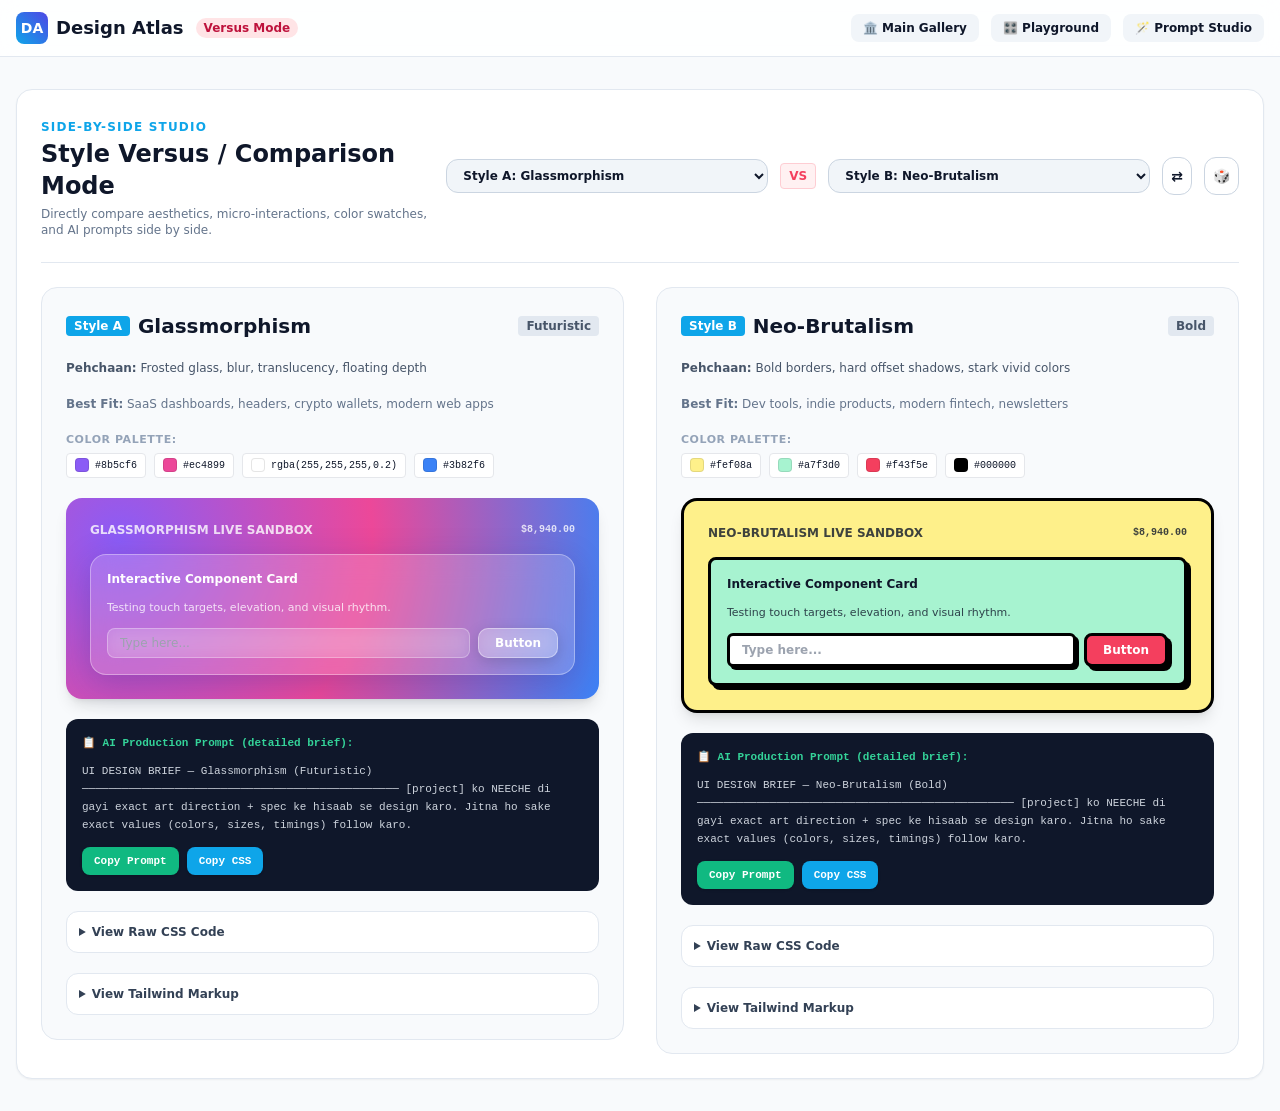
==== compare.html @ 65673ca3 "feat: initial commit DesignAtlas project" ====
<!DOCTYPE html>
<html lang="en" class="scroll-smooth">
<head>
  <meta charset="UTF-8">
  <meta name="viewport" content="width=device-width, initial-scale=1.0">
<meta http-equiv="Content-Security-Policy" content="default-src 'self'; base-uri 'self'; object-src 'none'; form-action 'self'; script-src 'self' 'unsafe-inline'; style-src 'self' 'unsafe-inline' https://fonts.googleapis.com; font-src 'self' https://fonts.gstatic.com data:; img-src 'self' data: blob:; connect-src 'self'; manifest-src 'self'; worker-src 'self'">
  <title>Design Atlas — Style Versus & Comparison Studio</title>
  <script src="js/tailwind-browser.js"></script>
  <script>
    tailwind.config = { darkMode: 'class' };
  </script>
  <link rel="preconnect" href="https://fonts.googleapis.com">
  <link rel="preconnect" href="https://fonts.gstatic.com" crossorigin>
  <link href="https://fonts.googleapis.com/css2?family=Caveat:wght@600&family=Cinzel:wght@600;800&family=Inter:wght@300;400;500;600;700;800;900&family=Playfair+Display:ital,wght@0,600;0,800;1,400&family=Space+Grotesk:wght@500;700&family=Space+Mono:ital,wght@0,400;0,700;1,400&family=Syne:wght@700;800&family=VT323&display=swap" rel="stylesheet">
  <link rel="stylesheet" href="css/styles.css">
</head>
<body class="bg-slate-50 text-slate-900 dark:bg-slate-950 dark:text-slate-100 min-h-screen flex flex-col antialiased">
  
  <header class="sticky top-0 z-40 bg-white/85 dark:bg-slate-900/85 backdrop-blur-md border-b border-slate-200 dark:border-slate-800">
    <div class="max-w-7xl mx-auto px-4 py-3 flex items-center justify-between">
      <div class="flex items-center gap-3">
        <a href="index.html" class="flex items-center gap-2 font-black text-lg">
          <span class="w-8 h-8 rounded-lg bg-gradient-to-tr from-sky-500 to-indigo-600 flex items-center justify-center text-white text-sm">DA</span>
          <span>Design Atlas</span>
        </a>
        <span class="text-xs px-2 py-0.5 rounded-full bg-rose-100 dark:bg-rose-950 text-rose-700 dark:text-rose-300 font-bold">Versus Mode</span>
      </div>
      <div class="flex items-center gap-3 text-xs font-bold">
        <a href="index.html" class="px-3 py-1.5 rounded-lg bg-slate-100 dark:bg-slate-800 hover:bg-slate-200">🏛️ Main Gallery</a>
        <a href="playground.html" class="px-3 py-1.5 rounded-lg bg-slate-100 dark:bg-slate-800 hover:bg-slate-200">🎛️ Playground</a>
        <a href="prompt-builder.html" class="px-3 py-1.5 rounded-lg bg-slate-100 dark:bg-slate-800 hover:bg-slate-200">🪄 Prompt Studio</a>
      </div>
    </div>
  </header>

  <main class="max-w-7xl mx-auto px-4 py-8 flex-1 w-full">
    <div id="compare-standalone"></div>
  </main>

  <!-- Toast -->
  <div id="toast" class="fixed bottom-6 right-6 z-50 transform translate-y-20 opacity-0 transition-all duration-300 flex items-center gap-2 px-4 py-2.5 rounded-xl bg-slate-900 text-white border border-slate-700 shadow-2xl text-sm font-semibold">
    <span class="text-emerald-400">✔</span>
    <span id="toast-text">Success</span>
  </div>

  <script src="js/data.js"></script>
  <script src="js/util.js"></script>
  <script src="js/sw-register.js"></script>
  <script src="js/audio.js"></script>
  <script src="js/compare.js"></script>
  <script>
    (function () {
      var stored = safeLS.get('theme', null);
      var prefersDark = window.matchMedia && window.matchMedia('(prefers-color-scheme: dark)').matches;
      if (stored === 'dark' || (stored === null && prefersDark)) {
        document.documentElement.classList.add('dark');
      }
    })();
    const toastEl = document.getElementById("toast");
    const toastText = document.getElementById("toast-text");
    function showToast(msg) {
      toastText.textContent = msg;
      toastEl.classList.remove("translate-y-20", "opacity-0");
      setTimeout(() => toastEl.classList.add("translate-y-20", "opacity-0"), 2500);
    }
    function copyPrompt(text, name) {
      copyText(text).then(function (ok) {
        soundManager.play(ok ? 'success' : 'heavy');
        showToast(ok ? `Copied AI Prompt for ${name}!` : 'Copy blocked — select and press Ctrl+C');
      });
    }
    renderCompareView('compare-standalone', 'glassmorphism', 'neobrutalism');
  </script>
</body>
</html>
---- css/styles.css ----
/* ==========================================================================
   DESIGN ATLAS — GLOBAL CORE STYLES & 76 UI DESIGN STYLES ENGINE
   100% Pure CSS · Zero external image dependencies · Cross-platform
   ========================================================================== */

/* Global Base */
html {
  scroll-behavior: smooth;
}

body {
  font-family: 'Inter', system-ui, -apple-system, sans-serif;
  transition: background-color 0.25s ease, color 0.25s ease;
}

/* Custom Scrollbars */
::-webkit-scrollbar { width: 8px; height: 8px; }
::-webkit-scrollbar-track { background: transparent; }
::-webkit-scrollbar-thumb { background: rgba(156, 163, 175, 0.4); border-radius: 9999px; }
::-webkit-scrollbar-thumb:hover { background: rgba(156, 163, 175, 0.7); }

/* Modal Backdrop */
dialog::backdrop {
  background: rgba(0, 0, 0, 0.75);
  backdrop-filter: blur(12px);
  -webkit-backdrop-filter: blur(12px);
}

/* No Scrollbar utility */
.no-scrollbar::-webkit-scrollbar { display: none; }
.no-scrollbar { -ms-overflow-style: none; scrollbar-width: none; }

/* Micro-animations */
@keyframes pulseGlow {
  0%, 100% { opacity: 0.8; transform: scale(1); }
  50% { opacity: 1; transform: scale(1.02); }
}

@keyframes maxGlow {
  0% { background-position: 0% 50%; }
  100% { background-position: 100% 50%; }
}

/* ==========================================================================
   76 UI DESIGN STYLE CLASSES (Used in Gallery, Playground, Compare, & Modals)
   ========================================================================== */

/* 1. MINIMALISM */
.style-minimalism {
  background: #fafafa;
  color: #18181b;
  border: 1px solid #e4e4e7;
}
.style-minimalism .demo-box {
  background: #ffffff;
  border: 1px solid #f4f4f5;
  box-shadow: 0 1px 3px rgba(0, 0, 0, 0.05);
}
.style-minimalism .demo-btn {
  background: #18181b;
  color: #fafafa;
  border-radius: 6px;
  font-weight: 500;
  transition: all 0.2s;
}
.style-minimalism .demo-btn:hover { background: #3f3f46; }
.style-minimalism .demo-input {
  border: none;
  border-bottom: 1.5px solid #18181b;
  background: transparent;
  outline: none;
  color: #18181b;
}

/* 2. MAXIMALISM */
.style-maximalism {
  background: linear-gradient(135deg, #ff007f 0%, #7928ca 50%, #ff0080 100%);
  color: #fff;
  background-size: 200% 200%;
  animation: maxGlow 8s ease infinite alternate;
}
.style-maximalism .demo-box {
  background: #ffe600;
  color: #000;
  transform: rotate(-1.5deg);
  border: 3px dashed #ff0055;
  box-shadow: 6px 6px 0px #00f0ff, -4px -4px 0px #ff007f;
}
.style-maximalism .demo-btn {
  background: #00f0ff;
  color: #000;
  font-weight: 900;
  border: 3px solid #000;
  box-shadow: 4px 4px 0px #ff007f;
  transform: rotate(2deg);
  transition: transform 0.1s;
}
.style-maximalism .demo-btn:hover { transform: rotate(0deg) scale(1.05); }
.style-maximalism .demo-input {
  background: #fff;
  border: 3px solid #ff00a0;
  color: #000;
  font-weight: 700;
}

/* 3. BRUTALISM */
.style-brutalism {
  background: #ffffff;
  color: #000000;
  font-family: 'Courier New', Courier, monospace;
  border: 4px solid #000000;
}
.style-brutalism .demo-box {
  border: 3px solid #000000;
  background: #ffffff;
  border-radius: 0 !important;
}
.style-brutalism .demo-btn {
  background: #ffffff;
  color: #000000;
  border: 3px solid #000000;
  font-weight: 800;
  border-radius: 0px !important;
}
.style-brutalism .demo-btn:hover { background: #000; color: #fff; }
.style-brutalism .demo-input {
  border: 3px solid #000000;
  background: #ffffff;
  color: #000;
  border-radius: 0px !important;
}

/* 4. NEO-BRUTALISM */
.style-neobrutalism {
  background: #fef08a;
  color: #0f172a;
  border: 3px solid #000;
  box-shadow: 5px 5px 0px #000;
}
.style-neobrutalism .demo-box {
  background: #a7f3d0;
  border: 3px solid #000;
  box-shadow: 4px 4px 0px #000;
  border-radius: 8px;
}
.style-neobrutalism .demo-btn {
  background: #f43f5e;
  color: #fff;
  border: 3px solid #000;
  box-shadow: 4px 4px 0px #000;
  font-weight: 800;
  border-radius: 8px;
  transition: all 0.1s;
}
.style-neobrutalism .demo-btn:hover {
  transform: translate(2px, 2px);
  box-shadow: 2px 2px 0px #000;
}
.style-neobrutalism .demo-input {
  background: #fff;
  border: 3px solid #000;
  box-shadow: 3px 3px 0px #000;
  font-weight: 600;
  border-radius: 6px;
}

/* 5. GLASSMORPHISM */
.style-glassmorphism {
  background: radial-gradient(circle at 10% 20%, #8b5cf6 0%, #ec4899 50%, #3b82f6 100%);
  color: #ffffff;
}
.style-glassmorphism .demo-box {
  background: rgba(255, 255, 255, 0.16);
  backdrop-filter: blur(14px);
  -webkit-backdrop-filter: blur(14px);
  border: 1px solid rgba(255, 255, 255, 0.35);
  box-shadow: 0 8px 32px 0 rgba(31, 38, 135, 0.25);
  border-radius: 16px;
}
.style-glassmorphism .demo-btn {
  background: rgba(255, 255, 255, 0.25);
  backdrop-filter: blur(8px);
  border: 1px solid rgba(255, 255, 255, 0.4);
  color: #fff;
  box-shadow: 0 4px 15px rgba(0, 0, 0, 0.15);
  border-radius: 10px;
}
.style-glassmorphism .demo-btn:hover { background: rgba(255, 255, 255, 0.4); }
.style-glassmorphism .demo-input {
  background: rgba(255, 255, 255, 0.12);
  backdrop-filter: blur(8px);
  border: 1px solid rgba(255, 255, 255, 0.3);
  color: #fff;
  border-radius: 8px;
}

/* 6. CLAYMORPHISM */
.style-claymorphism {
  background: #e0e7ff;
  color: #3730a3;
}
.style-claymorphism .demo-box {
  background: #c7d2fe;
  border-radius: 24px;
  box-shadow: inset -6px -6px 12px rgba(99, 102, 241, 0.35),
              inset 6px 6px 12px rgba(255, 255, 255, 0.9),
              10px 14px 20px rgba(79, 70, 229, 0.2);
}
.style-claymorphism .demo-btn {
  background: #818cf8;
  color: #ffffff;
  border-radius: 18px;
  box-shadow: inset -4px -4px 8px rgba(55, 48, 163, 0.4),
              inset 4px 4px 8px rgba(255, 255, 255, 0.7),
              6px 8px 14px rgba(79, 70, 229, 0.25);
  font-weight: 700;
}
.style-claymorphism .demo-btn:hover {
  box-shadow: inset -2px -2px 6px rgba(55, 48, 163, 0.4),
              inset 2px 2px 6px rgba(255, 255, 255, 0.7),
              3px 4px 8px rgba(79, 70, 229, 0.25);
  transform: translateY(2px);
}
.style-claymorphism .demo-input {
  background: #eef2ff;
  border-radius: 16px;
  box-shadow: inset 4px 4px 8px rgba(99, 102, 241, 0.25),
              inset -4px -4px 8px rgba(255, 255, 255, 0.8);
  border: none;
  color: #312e81;
}

/* 7. NEUMORPHISM */
.style-neumorphism {
  background: #e0e5ec;
  color: #4b5563;
}
.style-neumorphism .demo-box {
  background: #e0e5ec;
  border-radius: 20px;
  box-shadow: 8px 8px 16px #bec3c9, -8px -8px 16px #ffffff;
}
.style-neumorphism .demo-btn {
  background: #e0e5ec;
  color: #374151;
  border-radius: 14px;
  box-shadow: 6px 6px 12px #bec3c9, -6px -6px 12px #ffffff;
  font-weight: 600;
  border: none;
}
.style-neumorphism .demo-btn:active {
  box-shadow: inset 4px 4px 8px #bec3c9, inset -4px -4px 8px #ffffff;
}
.style-neumorphism .demo-input {
  background: #e0e5ec;
  border-radius: 12px;
  box-shadow: inset 4px 4px 8px #bec3c9, inset -4px -4px 8px #ffffff;
  border: none;
  color: #1f2937;
}

/* 8. SKEUOMORPHISM */
.style-skeuomorphism {
  background: radial-gradient(circle, #3e3223 0%, #20180f 100%);
  color: #f7eedd;
  border: 3px solid #5a4632;
}
.style-skeuomorphism .demo-box {
  background: linear-gradient(to bottom, #ded6c9 0%, #b8ab97 100%);
  border: 2px solid #6b533d;
  border-top: 2px solid #ffffff;
  box-shadow: 0 6px 14px rgba(0,0,0,0.6), inset 0 1px 2px rgba(255,255,255,0.7);
  color: #3d2f21;
  border-radius: 10px;
}
.style-skeuomorphism .demo-btn {
  background: linear-gradient(to bottom, #d44a2b 0%, #99230a 100%);
  border: 1px solid #591002;
  border-top: 1px solid #ff7755;
  color: #ffffff;
  text-shadow: 0 -1px 1px #400c02;
  box-shadow: 0 4px 6px rgba(0,0,0,0.5), inset 0 1px 1px rgba(255,255,255,0.4);
  font-weight: 700;
  border-radius: 6px;
}
.style-skeuomorphism .demo-btn:active {
  box-shadow: inset 0 3px 6px rgba(0,0,0,0.6);
  transform: translateY(1px);
}
.style-skeuomorphism .demo-input {
  background: linear-gradient(to bottom, #cfc6b6, #ebe5db);
  border: 2px solid #735c46;
  box-shadow: inset 0 2px 4px rgba(0,0,0,0.5);
  color: #2b1f14;
  border-radius: 6px;
}

/* 9. LIQUID GLASS */
.style-liquidglass {
  background: linear-gradient(135deg, #090e1a 0%, #172554 50%, #0369a1 100%);
  color: #f0fdf4;
}
.style-liquidglass .demo-box {
  background: linear-gradient(135deg, rgba(255, 255, 255, 0.25) 0%, rgba(255, 255, 255, 0.04) 100%);
  backdrop-filter: blur(20px);
  -webkit-backdrop-filter: blur(20px);
  border: 1.5px solid rgba(255, 255, 255, 0.45);
  border-top: 2px solid rgba(255, 255, 255, 0.75);
  border-left: 2px solid rgba(255, 255, 255, 0.7);
  box-shadow: 0 20px 40px -15px rgba(0, 0, 0, 0.6), inset 0 0 16px rgba(255, 255, 255, 0.2);
  border-radius: 18px;
}
.style-liquidglass .demo-btn {
  background: linear-gradient(90deg, rgba(56, 189, 248, 0.6) 0%, rgba(99, 102, 241, 0.6) 100%);
  backdrop-filter: blur(10px);
  border: 1px solid rgba(255, 255, 255, 0.5);
  box-shadow: 0 4px 20px rgba(56, 189, 248, 0.4);
  color: #fff;
  border-radius: 12px;
}
.style-liquidglass .demo-input {
  background: rgba(255, 255, 255, 0.08);
  border: 1px solid rgba(255, 255, 255, 0.3);
  backdrop-filter: blur(12px);
  color: #fff;
  border-radius: 10px;
}

/* 10. SPATIAL UI */
.style-spatialui {
  background: radial-gradient(ellipse at bottom, #1b2735 0%, #090a0f 100%);
  color: #e2e8f0;
  perspective: 800px;
}
.style-spatialui .demo-box {
  background: rgba(30, 41, 59, 0.75);
  border: 1px solid rgba(148, 163, 184, 0.25);
  border-radius: 20px;
  box-shadow: 0 25px 50px -12px rgba(0, 0, 0, 0.7), 0 0 25px rgba(56, 189, 248, 0.15);
  transform: rotateX(8deg) rotateY(-6deg) translateZ(10px);
  transition: transform 0.3s ease;
}
.style-spatialui .demo-box:hover {
  transform: rotateX(0deg) rotateY(0deg) translateZ(25px);
}
.style-spatialui .demo-btn {
  background: rgba(56, 189, 248, 0.2);
  border: 1px solid rgba(56, 189, 248, 0.5);
  color: #38bdf8;
  border-radius: 9999px;
  box-shadow: 0 0 15px rgba(56, 189, 248, 0.3);
}
.style-spatialui .demo-input {
  background: rgba(15, 23, 42, 0.6);
  border: 1px solid rgba(148, 163, 184, 0.3);
  border-radius: 9999px;
  color: #fff;
}

/* 11. BENTO GRID */
.style-bentogrid {
  background: #0f172a;
  color: #f8fafc;
}
.style-bentogrid .demo-box {
  background: #1e293b;
  border: 1px solid #334155;
  border-radius: 16px;
  box-shadow: 0 4px 6px -1px rgba(0, 0, 0, 0.2);
}
.style-bentogrid .demo-btn {
  background: #38bdf8;
  color: #0f172a;
  font-weight: 700;
  border-radius: 10px;
}
.style-bentogrid .demo-input {
  background: #0f172a;
  border: 1px solid #475569;
  border-radius: 10px;
  color: #f8fafc;
}

/* 12. FLAT DESIGN */
.style-flatdesign {
  background: #2c3e50;
  color: #ecf0f1;
}
.style-flatdesign .demo-box {
  background: #34495e;
  border-radius: 4px;
}
.style-flatdesign .demo-btn {
  background: #e74c3c;
  color: #ffffff;
  font-weight: 700;
  border-radius: 4px;
  border: none;
}
.style-flatdesign .demo-btn:hover { background: #c0392b; }
.style-flatdesign .demo-input {
  background: #ffffff;
  color: #2c3e50;
  border-radius: 4px;
  border: none;
}

/* 13. MATERIAL DESIGN */
.style-materialdesign {
  background: #f5f5f5;
  color: #212121;
}
.style-materialdesign .demo-box {
  background: #ffffff;
  border-radius: 8px;
  box-shadow: 0 3px 6px rgba(0,0,0,0.16), 0 3px 6px rgba(0,0,0,0.23);
}
.style-materialdesign .demo-btn {
  background: #6200ee;
  color: #ffffff;
  border-radius: 4px;
  text-transform: uppercase;
  letter-spacing: 1px;
  font-weight: 600;
  box-shadow: 0 2px 5px rgba(0,0,0,0.26);
  border: none;
}
.style-materialdesign .demo-btn:hover {
  box-shadow: 0 4px 10px rgba(0,0,0,0.3);
}
.style-materialdesign .demo-input {
  border: none;
  border-bottom: 2px solid #6200ee;
  background: #eeeeee;
  border-radius: 4px 4px 0 0;
  color: #212121;
}

/* 14. SWISS / INTERNATIONAL */
.style-swiss {
  background: #ffffff;
  color: #111111;
  font-family: 'Helvetica Neue', Arial, sans-serif;
  border-left: 6px solid #e11d48;
}
.style-swiss .demo-box {
  background: #f4f4f5;
  border: 1px solid #18181b;
  border-radius: 0;
}
.style-swiss .demo-btn {
  background: #e11d48;
  color: #ffffff;
  font-weight: 700;
  border-radius: 0;
  text-transform: uppercase;
  letter-spacing: 0.05em;
  border: none;
}
.style-swiss .demo-input {
  border: 2px solid #18181b;
  border-radius: 0;
  background: #fff;
  color: #111;
}

/* 15. BAUHAUS */
.style-bauhaus {
  background: #fffdf5;
  color: #111111;
  border: 4px solid #111;
}
.style-bauhaus .demo-box {
  background: #ffd000;
  border: 3px solid #111;
  border-radius: 0;
}
.style-bauhaus .demo-btn {
  background: #e52521;
  color: #ffffff;
  font-weight: 800;
  border: 3px solid #111;
  border-radius: 9999px;
}
.style-bauhaus .demo-input {
  background: #00459c;
  color: #ffffff;
  border: 3px solid #111;
  border-radius: 0;
}

/* 16. ART DECO */
.style-artdeco {
  background: #0d131a;
  color: #f7e09e;
  border: 2px solid #d4af37;
  font-family: 'Cinzel', serif;
}
.style-artdeco .demo-box {
  background: #141c24;
  border: 2px solid #d4af37;
  outline: 2px solid #0d131a;
  outline-offset: -6px;
  box-shadow: 0 0 15px rgba(212, 175, 55, 0.2);
  border-radius: 4px;
}
.style-artdeco .demo-btn {
  background: linear-gradient(135deg, #d4af37, #aa8214);
  color: #0b0f14;
  font-weight: 700;
  border: 1px solid #ffe89e;
  letter-spacing: 2px;
  text-transform: uppercase;
  border-radius: 2px;
}
.style-artdeco .demo-input {
  background: #0b0f14;
  border: 1px solid #d4af37;
  color: #f7e09e;
}

/* 17. VAPORWAVE */
.style-vaporwave {
  background: linear-gradient(180deg, #2b1055 0%, #7597de 100%);
  color: #ffe6ff;
}
.style-vaporwave .demo-box {
  background: rgba(43, 16, 85, 0.7);
  border: 2px solid #ff71ce;
  box-shadow: 0 0 15px #01cdfe, inset 0 0 10px #ff71ce;
  border-radius: 8px;
}
.style-vaporwave .demo-btn {
  background: linear-gradient(90deg, #ff71ce, #01cdfe);
  color: #fff;
  font-weight: 800;
  box-shadow: 0 0 12px #ff71ce;
  border: none;
  border-radius: 6px;
}
.style-vaporwave .demo-input {
  background: rgba(1, 205, 254, 0.15);
  border: 2px solid #05ffa1;
  color: #fff;
  border-radius: 6px;
}

/* 18. Y2K AESTHETIC */
.style-y2k {
  background: linear-gradient(135deg, #dbeafe 0%, #fbcfe8 100%);
  color: #1e1b4b;
}
.style-y2k .demo-box {
  background: linear-gradient(180deg, #ffffff 0%, #e0e7ff 100%);
  border: 2.5px solid #a855f7;
  border-radius: 24px;
  box-shadow: 0 8px 16px rgba(168, 85, 247, 0.3), inset 0 2px 4px #ffffff;
}
.style-y2k .demo-btn {
  background: linear-gradient(180deg, #ec4899 0%, #be185d 100%);
  color: #fff;
  border: 2px solid #fdf2f8;
  border-radius: 9999px;
  box-shadow: 0 6px 12px rgba(236, 72, 153, 0.5), inset 0 2px 3px rgba(255,255,255,0.8);
  font-weight: 800;
}
.style-y2k .demo-input {
  background: #fdf4ff;
  border: 2px solid #ec4899;
  border-radius: 9999px;
  color: #831843;
}

/* 19. CYBERPUNK */
.style-cyberpunk {
  background: #000000;
  color: #ffe600;
  border: 2px solid #00f0ff;
}
.style-cyberpunk .demo-box {
  background: #090a0f;
  border: 2px solid #ffe600;
  box-shadow: 0 0 15px rgba(255, 230, 0, 0.3), -3px 0 0 #00f0ff;
  clip-path: polygon(0 0, 92% 0, 100% 12%, 100% 100%, 8% 100%, 0 88%);
}
.style-cyberpunk .demo-btn {
  background: #ffe600;
  color: #000;
  font-weight: 900;
  border: none;
  clip-path: polygon(0 0, 85% 0, 100% 30%, 100% 100%, 15% 100%, 0 70%);
  box-shadow: 0 0 10px #ffe600;
}
.style-cyberpunk .demo-input {
  background: #111;
  border: 1px solid #00f0ff;
  color: #00f0ff;
}

/* 20. DARK LUXE */
.style-darkluxe {
  background: #050505;
  color: #e5e5e5;
  border: 1px solid #262626;
}
.style-darkluxe .demo-box {
  background: linear-gradient(145deg, #121212 0%, #0a0a0a 100%);
  border: 1px solid #332a15;
  box-shadow: 0 10px 30px rgba(0,0,0,0.8), inset 0 1px 1px rgba(212, 175, 55, 0.3);
  border-radius: 12px;
}
.style-darkluxe .demo-btn {
  background: linear-gradient(180deg, #d4af37 0%, #997d21 100%);
  color: #000000;
  font-weight: 700;
  border: 1px solid #f6e082;
  letter-spacing: 1px;
  border-radius: 8px;
}
.style-darkluxe .demo-input {
  background: #121212;
  border: 1px solid #333333;
  color: #d4af37;
  border-radius: 6px;
}

/* 21. EDITORIAL / MAGAZINE */
.style-editorial {
  background: #fdfbf7;
  color: #1a1a1a;
  font-family: 'Playfair Display', serif;
}
.style-editorial .demo-box {
  background: #ffffff;
  border-top: 4px solid #1a1a1a;
  border-bottom: 1px solid #e5e5e5;
  border-radius: 0;
}
.style-editorial .demo-btn {
  background: #1a1a1a;
  color: #fdfbf7;
  font-family: 'Inter', sans-serif;
  text-transform: uppercase;
  letter-spacing: 2px;
  font-size: 0.75rem;
  border-radius: 0;
}
.style-editorial .demo-input {
  background: transparent;
  border: none;
  border-bottom: 2px solid #1a1a1a;
  font-style: italic;
  color: #1a1a1a;
}

/* 22. ORGANIC / BIOMORPHIC */
.style-organic {
  background: #f4efe6;
  color: #3d3429;
}
.style-organic .demo-box {
  background: #e8dfd1;
  border-radius: 40% 60% 70% 30% / 40% 50% 60% 50%;
  border: 1.5px solid #d4c5b0;
}
.style-organic .demo-btn {
  background: #606c38;
  color: #fefae0;
  border-radius: 50px 20px 50px 20px;
  font-weight: 600;
  border: none;
}
.style-organic .demo-input {
  background: #fefae0;
  border-radius: 20px;
  border: 1px solid #dda15e;
  color: #283618;
}

/* 23. RETRO-FUTURISM */
.style-retrofuturism {
  background: #11052c;
  color: #ff007f;
  background-image: linear-gradient(rgba(255, 0, 127, 0.15) 1px, transparent 1px),
                    linear-gradient(90deg, rgba(255, 0, 127, 0.15) 1px, transparent 1px);
  background-size: 20px 20px;
}
.style-retrofuturism .demo-box {
  background: rgba(26, 8, 62, 0.85);
  border: 2px solid #00f0ff;
  box-shadow: 0 0 15px rgba(0, 240, 255, 0.4);
  border-radius: 8px;
}
.style-retrofuturism .demo-btn {
  background: #ff007f;
  color: #ffffff;
  border: 1px solid #ffe6ff;
  box-shadow: 0 0 10px #ff007f;
  font-weight: 700;
  border-radius: 6px;
}
.style-retrofuturism .demo-input {
  background: #000;
  border: 1px solid #00f0ff;
  color: #00f0ff;
  border-radius: 6px;
}

/* 24. MEMPHIS */
.style-memphis {
  background: #fff0f5;
  color: #000;
  background-image: radial-gradient(#ff007f 15%, transparent 16%), radial-gradient(#00d2d3 15%, transparent 16%);
  background-size: 30px 30px;
  background-position: 0 0, 15px 15px;
}
.style-memphis .demo-box {
  background: #ffeaa7;
  border: 3px solid #000;
  box-shadow: 6px 6px 0px #ff6b6b;
  transform: rotate(1deg);
  border-radius: 4px;
}
.style-memphis .demo-btn {
  background: #54a0ff;
  color: #000;
  border: 3px solid #000;
  box-shadow: 4px 4px 0px #1dd1a1;
  font-weight: 800;
  border-radius: 4px;
}
.style-memphis .demo-input {
  background: #fff;
  border: 3px solid #000;
  border-radius: 4px;
}

/* 25. PIXEL / 8-BIT */
.style-pixel {
  background: #181425;
  color: #fee761;
  font-family: 'VT323', monospace;
  letter-spacing: 1px;
}
.style-pixel .demo-box {
  background: #262b44;
  border: 4px solid #63c74d;
  box-shadow: 4px 4px 0px #124e89;
  border-radius: 0;
}
.style-pixel .demo-btn {
  background: #ff0044;
  color: #ffffff;
  border: 3px solid #ffffff;
  box-shadow: 3px 3px 0px #000000;
  font-size: 1.1rem;
  border-radius: 0;
}
.style-pixel .demo-input {
  background: #000;
  border: 3px solid #fee761;
  color: #fee761;
  font-size: 1.1rem;
  border-radius: 0;
}

/* 26. SCANDINAVIAN */
.style-scandinavian {
  background: #fbfbfb;
  color: #2c3e50;
}
.style-scandinavian .demo-box {
  background: #ffffff;
  border: 1px solid #eaedf1;
  border-radius: 12px;
  box-shadow: 0 4px 20px rgba(0, 0, 0, 0.03);
}
.style-scandinavian .demo-btn {
  background: #d8c3b0;
  color: #3e3223;
  border-radius: 8px;
  font-weight: 600;
  border: none;
}
.style-scandinavian .demo-input {
  background: #f4f6f8;
  border: 1px solid #e1e6eb;
  border-radius: 8px;
  color: #2c3e50;
}

/* 27. JAPANDI */
.style-japandi {
  background: #f4eee1;
  color: #3c3832;
}
.style-japandi .demo-box {
  background: #eae2d3;
  border: 1px solid #d8cdba;
  border-radius: 6px;
}
.style-japandi .demo-btn {
  background: #3c3832;
  color: #f4eee1;
  border-radius: 4px;
  font-weight: 500;
  border: none;
}
.style-japandi .demo-input {
  background: #f9f6f0;
  border: 1px solid #b5a995;
  border-radius: 4px;
}

/* 28. MONOCHROME */
.style-monochrome {
  background: #000000;
  color: #ffffff;
  border: 1px solid #ffffff;
}
.style-monochrome .demo-box {
  background: #111111;
  border: 1.5px solid #ffffff;
  border-radius: 0;
}
.style-monochrome .demo-btn {
  background: #ffffff;
  color: #000000;
  font-weight: 800;
  border: 1.5px solid #ffffff;
  border-radius: 0;
}
.style-monochrome .demo-btn:hover {
  background: #000000;
  color: #ffffff;
}
.style-monochrome .demo-input {
  background: #000000;
  border: 1.5px solid #ffffff;
  color: #ffffff;
  border-radius: 0;
}

/* 29. AURORA */
.style-aurora {
  background: #060913;
  color: #f1f5f9;
  position: relative;
  overflow: hidden;
}
.style-aurora .demo-box {
  background: rgba(15, 23, 42, 0.7);
  backdrop-filter: blur(16px);
  border: 1px solid rgba(56, 189, 248, 0.3);
  box-shadow: 0 0 25px rgba(52, 211, 153, 0.25), inset 0 0 15px rgba(168, 85, 247, 0.25);
  border-radius: 16px;
}
.style-aurora .demo-btn {
  background: linear-gradient(90deg, #10b981 0%, #06b6d4 50%, #8b5cf6 100%);
  color: #ffffff;
  font-weight: 700;
  box-shadow: 0 0 15px rgba(6, 182, 212, 0.5);
  border: none;
  border-radius: 10px;
}
.style-aurora .demo-input {
  background: rgba(15, 23, 42, 0.6);
  border: 1px solid rgba(52, 211, 153, 0.4);
  color: #ffffff;
  border-radius: 8px;
}

/* 30. NATURE-INSPIRED */
.style-nature {
  background: #edf5eb;
  color: #1e3a1e;
}
.style-nature .demo-box {
  background: #ffffff;
  border: 1px solid #cce3c9;
  border-radius: 16px;
  box-shadow: 0 4px 15px rgba(46, 117, 46, 0.08);
}
.style-nature .demo-btn {
  background: #2d6a4f;
  color: #d8f3dc;
  border-radius: 10px;
  font-weight: 600;
  border: none;
}
.style-nature .demo-input {
  background: #f7faf6;
  border: 1px solid #74c69d;
  border-radius: 10px;
  color: #1b4332;
}

/* 31. ANTI-GRID / ANTI-DESIGN */
.style-antigrid {
  background: #111;
  color: #00ff66;
  font-family: 'Courier New', monospace;
}
.style-antigrid .demo-box {
  background: #ff0055;
  color: #ffffff;
  transform: rotate(-3deg) scale(0.96);
  border: 3px solid #ffff00;
}
.style-antigrid .demo-btn {
  background: #ffff00;
  color: #000;
  font-weight: 900;
  transform: rotate(4deg) translate(8px, -4px);
  border: 2px solid #000;
}
.style-antigrid .demo-input {
  background: #000;
  border: 2px dashed #00ff66;
  color: #00ff66;
  transform: rotate(-1deg);
}

/* 32. SCROLLYTELLING */
.style-scrollytelling {
  background: linear-gradient(180deg, #0f172a 0%, #1e1b4b 100%);
  color: #f8fafc;
}
.style-scrollytelling .demo-box {
  background: rgba(30, 41, 59, 0.8);
  border-left: 4px solid #6366f1;
  box-shadow: 0 10px 25px rgba(0, 0, 0, 0.4);
  border-radius: 10px;
}
.style-scrollytelling .demo-btn {
  background: #6366f1;
  color: #ffffff;
  font-weight: 600;
  border-radius: 8px;
  border: none;
}
.style-scrollytelling .demo-input {
  background: rgba(15, 23, 42, 0.8);
  border: 1px solid #475569;
  color: #fff;
  border-radius: 8px;
}

/* 33. 3D / WEBGL */
.style-webgl3d {
  background: radial-gradient(circle at 50% 50%, #1e1e38 0%, #0a0a14 100%);
  color: #e0e7ff;
}
.style-webgl3d .demo-box {
  background: linear-gradient(145deg, #2a2a50 0%, #15152a 100%);
  border: 1px solid #4338ca;
  box-shadow: -8px -8px 20px rgba(99, 102, 241, 0.2), 8px 8px 25px rgba(0, 0, 0, 0.8);
  border-radius: 16px;
}
.style-webgl3d .demo-btn {
  background: linear-gradient(90deg, #4f46e5, #06b6d4);
  color: #ffffff;
  border-radius: 10px;
  box-shadow: 0 0 15px rgba(79, 70, 229, 0.5);
  font-weight: 700;
  border: none;
}
.style-webgl3d .demo-input {
  background: #0f0f20;
  border: 1px solid #3730a3;
  color: #c7d2fe;
  border-radius: 8px;
}

/* 34. KINETIC TYPOGRAPHY */
.style-kinetictype {
  background: #ffffff;
  color: #000000;
  font-family: 'Syne', sans-serif;
}
.style-kinetictype .demo-box {
  background: #000000;
  color: #ffffff;
  font-weight: 800;
  letter-spacing: -1px;
}
.style-kinetictype .demo-btn {
  background: #ff3366;
  color: #ffffff;
  font-weight: 800;
  letter-spacing: 1px;
  text-transform: uppercase;
  border: none;
  border-radius: 4px;
}
.style-kinetictype .demo-input {
  border: 3px solid #000000;
  font-weight: 700;
  border-radius: 0;
}

/* 35. HUMAN SCRIBBLE */
.style-humanscribble {
  background: #fffdf7;
  color: #292524;
  font-family: 'Caveat', cursive;
}
.style-humanscribble .demo-box {
  background: #ffffff;
  border: 2px solid #44403c;
  border-radius: 255px 15px 225px 15px/15px 225px 15px 255px;
  box-shadow: 3px 3px 0px #78716c;
  font-size: 1.25rem;
}
.style-humanscribble .demo-btn {
  background: #fde047;
  color: #1c1917;
  border: 2px solid #292524;
  border-radius: 255px 25px 225px 25px/25px 225px 25px 255px;
  font-size: 1.35rem;
  font-weight: 700;
}
.style-humanscribble .demo-input {
  background: #fff;
  border: 2px solid #44403c;
  border-radius: 255px 15px 225px 15px/15px 225px 15px 255px;
  font-size: 1.25rem;
}

/* 36. FRUTIGER AERO */
.style-frutigeraero {
  background: linear-gradient(180deg, #38bdf8 0%, #4ade80 70%, #15803d 100%);
  color: #0f172a;
}
.style-frutigeraero .demo-box {
  background: linear-gradient(180deg, rgba(255, 255, 255, 0.8) 0%, rgba(255, 255, 255, 0.35) 100%);
  backdrop-filter: blur(8px);
  border: 2px solid rgba(255, 255, 255, 0.9);
  border-radius: 20px;
  box-shadow: 0 10px 25px rgba(0, 0, 0, 0.2), inset 0 2px 4px #ffffff;
}
.style-frutigeraero .demo-btn {
  background: linear-gradient(180deg, #38bdf8 0%, #0284c7 50%, #0369a1 100%);
  border: 1.5px solid #ffffff;
  border-radius: 9999px;
  color: #ffffff;
  box-shadow: 0 4px 10px rgba(2, 132, 199, 0.4), inset 0 2px 3px rgba(255,255,255,0.7);
  font-weight: 700;
}
.style-frutigeraero .demo-input {
  background: rgba(255, 255, 255, 0.9);
  border: 1.5px solid #38bdf8;
  border-radius: 9999px;
  box-shadow: inset 0 2px 4px rgba(0,0,0,0.1);
}

/* 37. ACID BRUTALIST */
.style-acidbrutalist {
  background: #000000;
  color: #ccff00;
  border: 3px solid #ccff00;
}
.style-acidbrutalist .demo-box {
  background: #ccff00;
  color: #000000;
  border: 3px solid #ff0099;
  box-shadow: 6px 6px 0px #ff0099;
  font-weight: 800;
  border-radius: 0;
}
.style-acidbrutalist .demo-btn {
  background: #ff0099;
  color: #ffffff;
  border: 3px solid #ccff00;
  box-shadow: 4px 4px 0px #ccff00;
  font-weight: 900;
  border-radius: 0;
}
.style-acidbrutalist .demo-input {
  background: #111111;
  border: 3px solid #ccff00;
  color: #ccff00;
  border-radius: 0;
}

/* 38. MONOLITH */
.style-monolith {
  background: #141414;
  color: #dedede;
}
.style-monolith .demo-box {
  background: #242424;
  border-left: 10px solid #888888;
  box-shadow: 12px 12px 0px #0a0a0a;
  border-radius: 0;
}
.style-monolith .demo-btn {
  background: #383838;
  color: #ffffff;
  font-weight: 700;
  border-radius: 0;
  box-shadow: 4px 4px 0px #000;
  border: none;
}
.style-monolith .demo-input {
  background: #1c1c1c;
  border: 2px solid #444;
  color: #fff;
  border-radius: 0;
}

/* 39. DARK CINEMA */
.style-darkcinema {
  background: #0b0c10;
  color: #c5c6c7;
  border: 1px solid #1f2833;
}
.style-darkcinema .demo-box {
  background: #1f2833;
  border-top: 1px solid #45a29e;
  border-bottom: 1px solid #45a29e;
  box-shadow: 0 10px 30px rgba(0, 0, 0, 0.8);
  border-radius: 6px;
}
.style-darkcinema .demo-btn {
  background: #45a29e;
  color: #0b0c10;
  font-weight: 700;
  letter-spacing: 2px;
  text-transform: uppercase;
  border: none;
  border-radius: 4px;
}
.style-darkcinema .demo-input {
  background: #0b0c10;
  border: 1px solid #45a29e;
  color: #66fcf1;
  border-radius: 4px;
}

/* 40. DARK COSMIC */
.style-darkcosmic {
  background: radial-gradient(circle at 80% 20%, #4a0e4e 0%, #0d0221 60%, #000000 100%);
  color: #f1f5f9;
}
.style-darkcosmic .demo-box {
  background: rgba(13, 2, 33, 0.85);
  border: 1px solid #a855f7;
  box-shadow: 0 0 20px rgba(168, 85, 247, 0.35);
  border-radius: 12px;
}
.style-darkcosmic .demo-btn {
  background: linear-gradient(90deg, #ec4899, #8b5cf6);
  color: #ffffff;
  font-weight: 700;
  box-shadow: 0 0 15px rgba(236, 72, 153, 0.6);
  border: none;
  border-radius: 8px;
}
.style-darkcosmic .demo-input {
  background: rgba(0, 0, 0, 0.6);
  border: 1px solid #8b5cf6;
  color: #f5d0fe;
  border-radius: 8px;
}

/* 41. MID-CENTURY MODERN */
.style-midcenturymodern {
  background: #fbf5e6;
  color: #2b3a42;
}
.style-midcenturymodern .demo-box {
  background: #ffffff;
  border: 2px solid #e27d60;
  border-radius: 20px 4px 20px 4px;
  box-shadow: 6px 6px 0px #41b3a3;
}
.style-midcenturymodern .demo-btn {
  background: #e27d60;
  color: #ffffff;
  font-weight: 700;
  border-radius: 4px 16px 4px 16px;
  border: none;
}
.style-midcenturymodern .demo-input {
  background: #fcf9f2;
  border: 2px solid #41b3a3;
  border-radius: 4px;
}

/* 42. RETRO TERMINAL */
.style-retroterminal {
  background: #0d1117;
  color: #39ff14;
  font-family: 'Space Mono', monospace;
  position: relative;
}
.style-retroterminal::before {
  content: " ";
  position: absolute;
  top: 0; left: 0; bottom: 0; right: 0;
  background: repeating-linear-gradient(rgba(0,0,0,0) 0, rgba(0,0,0,0) 2px, rgba(0, 255, 0, 0.05) 3px);
  pointer-events: none;
}
.style-retroterminal .demo-box {
  background: #000000;
  border: 1.5px solid #39ff14;
  box-shadow: 0 0 10px rgba(57, 255, 20, 0.3);
  border-radius: 0;
}
.style-retroterminal .demo-btn {
  background: #39ff14;
  color: #000000;
  font-weight: 700;
  border: none;
  border-radius: 0;
}
.style-retroterminal .demo-input {
  background: #000000;
  border: 1px solid #39ff14;
  color: #39ff14;
  border-radius: 0;
}

/* 43. RENAISSANCE / BAROQUE */
.style-baroque {
  background: #1b120c;
  color: #e8d8b9;
  font-family: 'Cinzel', serif;
  border: 2px solid #8c6d3b;
}
.style-baroque .demo-box {
  background: #2b1d13;
  border: 2px solid #c5a059;
  box-shadow: 0 6px 20px rgba(0, 0, 0, 0.8), inset 0 0 10px rgba(197, 160, 89, 0.3);
  border-radius: 4px;
}
.style-baroque .demo-btn {
  background: linear-gradient(135deg, #c5a059, #8c6d3b);
  color: #120a05;
  font-weight: 700;
  letter-spacing: 1px;
  border: 1px solid #f2e3c6;
  border-radius: 2px;
}
.style-baroque .demo-input {
  background: #1b120c;
  border: 1px solid #c5a059;
  color: #f2e3c6;
  border-radius: 2px;
}

/* 44. UKIYO-E */
.style-ukiyoe {
  background: #f7f1e3;
  color: #2c2c54;
  border: 3px solid #227093;
}
.style-ukiyoe .demo-box {
  background: #ffffff;
  border: 2px solid #227093;
  box-shadow: 4px 4px 0px #b33939;
  border-radius: 4px;
}
.style-ukiyoe .demo-btn {
  background: #b33939;
  color: #ffffff;
  border: 2px solid #2c2c54;
  font-weight: 700;
  border-radius: 4px;
}
.style-ukiyoe .demo-input {
  background: #f1f2f6;
  border: 2px solid #227093;
  color: #2c2c54;
  border-radius: 4px;
}

/* 45. DE STIJL */
.style-destijl {
  background: #ffffff;
  color: #000000;
  border: 6px solid #000000;
}
.style-destijl .demo-box {
  background: #0055ff;
  color: #ffffff;
  border: 5px solid #000000;
  border-radius: 0;
}
.style-destijl .demo-btn {
  background: #ff0000;
  color: #ffffff;
  font-weight: 900;
  border: 4px solid #000000;
  border-radius: 0;
}
.style-destijl .demo-input {
  background: #ffea00;
  border: 4px solid #000000;
  color: #000000;
  font-weight: 700;
  border-radius: 0;
}

/* 46. CONSTRUCTIVISM */
.style-constructivism {
  background: #eae6df;
  color: #111111;
  font-family: 'Impact', 'Syne', sans-serif;
}
.style-constructivism .demo-box {
  background: #cc0000;
  color: #ffffff;
  transform: skew(-4deg);
  border: 3px solid #000000;
  box-shadow: 6px 6px 0px #000000;
  border-radius: 0;
}
.style-constructivism .demo-btn {
  background: #000000;
  color: #ffffff;
  font-weight: 900;
  text-transform: uppercase;
  letter-spacing: 2px;
  transform: skew(4deg);
  border: 2px solid #cc0000;
  border-radius: 0;
}
.style-constructivism .demo-input {
  background: #ffffff;
  border: 3px solid #000000;
  font-weight: 700;
  border-radius: 0;
}

/* 47. ARCHIVAL INDEX */
.style-archival {
  background: #f8f6f0;
  color: #262626;
  font-family: 'Space Mono', monospace;
  border: 1px dashed #737373;
}
.style-archival .demo-box {
  background: #ffffff;
  border: 1px solid #a3a3a3;
  box-shadow: 2px 2px 0px #d4d4d4;
  border-radius: 0;
}
.style-archival .demo-btn {
  background: #404040;
  color: #ffffff;
  border-radius: 0;
  font-size: 0.8rem;
  border: none;
}
.style-archival .demo-input {
  border: 1px solid #737373;
  background: #fafaf9;
  border-radius: 0;
}

/* 48. MOTION NARRATIVE */
.style-motionnarrative {
  background: #0f172a;
  color: #e2e8f0;
}
.style-motionnarrative .demo-box {
  background: linear-gradient(135deg, #1e293b, #334155);
  border: 1px solid #64748b;
  box-shadow: 0 10px 30px rgba(0,0,0,0.5);
  transition: all 0.3s cubic-bezier(0.4, 0, 0.2, 1);
  border-radius: 12px;
}
.style-motionnarrative .demo-btn {
  background: #3b82f6;
  color: #fff;
  font-weight: 600;
  box-shadow: 0 4px 14px rgba(59, 130, 246, 0.4);
  border: none;
  border-radius: 8px;
}
.style-motionnarrative .demo-input {
  background: #0f172a;
  border: 1px solid #475569;
  color: #fff;
  border-radius: 8px;
}

/* 49. CARD PLAY */
.style-cardplay {
  background: #f0fdf4;
  color: #14532d;
}
.style-cardplay .demo-box {
  background: #ffffff;
  border-radius: 20px;
  border: 2px solid #bbf7d0;
  box-shadow: 0 10px 20px -5px rgba(34, 197, 94, 0.15);
  transform: rotate(-1deg);
  transition: transform 0.2s ease;
}
.style-cardplay .demo-box:hover { transform: rotate(0deg) translateY(-3px); }
.style-cardplay .demo-btn {
  background: #22c55e;
  color: #ffffff;
  border-radius: 14px;
  font-weight: 700;
  box-shadow: 0 4px 12px rgba(34, 197, 94, 0.3);
  border: none;
}
.style-cardplay .demo-input {
  background: #f0fdf4;
  border: 1.5px solid #86efac;
  border-radius: 12px;
}

/* 50. COTTAGECORE / RUSTIC */
.style-cottagecore {
  background: #fbf8f1;
  color: #4a3e36;
}
.style-cottagecore .demo-box {
  background: #ffffff;
  border: 1.5px solid #dcd3c1;
  border-radius: 16px;
  box-shadow: 0 4px 12px rgba(112, 130, 56, 0.08);
}
.style-cottagecore .demo-btn {
  background: #708238;
  color: #fff;
  border-radius: 8px;
  border: none;
  font-family: serif;
}
.style-cottagecore .demo-input {
  background: #fdfbf7;
  border: 1px solid #dcd3c1;
  color: #4a3e36;
  border-radius: 8px;
}

/* 51. CORPORATE MEMPHIS */
.style-corporatememphis {
  background: #f8f9ff;
  color: #1e1b4b;
}
.style-corporatememphis .demo-box {
  background: #ffffff;
  border: 2px solid #e0e7ff;
  border-radius: 20px;
  box-shadow: 0 10px 25px -5px rgba(67, 56, 202, 0.1);
}
.style-corporatememphis .demo-btn {
  background: #4338ca;
  color: #fff;
  border-radius: 9999px;
  border: none;
  font-weight: 700;
}
.style-corporatememphis .demo-input {
  background: #f1f5f9;
  border: 1.5px solid #cbd5e1;
  border-radius: 9999px;
  color: #1e1b4b;
}

/* 52. DOPAMINE DESIGN */
.style-dopamine {
  background: linear-gradient(135deg, #ffbe0b, #fb5607);
  color: #ffffff;
}
.style-dopamine .demo-box {
  background: #ffffff;
  color: #18181b;
  border: 3px solid #ff007f;
  border-radius: 24px;
  box-shadow: 0 10px 25px rgba(255, 0, 127, 0.35);
}
.style-dopamine .demo-btn {
  background: #8338ec;
  color: #ffffff;
  border-radius: 9999px;
  border: none;
  font-weight: 900;
  box-shadow: 0 4px 12px rgba(131, 56, 236, 0.4);
}
.style-dopamine .demo-input {
  background: #fff0f5;
  border: 2px solid #ff007f;
  border-radius: 9999px;
  color: #8338ec;
}

/* 53. TOY BRICK / MODULAR BLOCK */
.style-lego {
  background: #0055bf;
  color: #ffffff;
}
.style-lego .demo-box {
  background: #ffffff;
  color: #000;
  border: 3px solid #003380;
  border-radius: 8px;
  box-shadow: 0 6px 0 #002255;
}
.style-lego .demo-btn {
  background: #d11013;
  color: #fff;
  border: 2px solid #800000;
  box-shadow: 0 4px 0 #600000;
  border-radius: 4px;
  font-weight: 900;
}
.style-lego .demo-input {
  background: #ffcf00;
  border: 2px solid #000;
  color: #000;
  border-radius: 4px;
  font-weight: 700;
}

/* 54. GLASS NOIR / DARK SMOKE */
.style-glassnoir {
  background: #09090b;
  color: #f4f4f5;
}
.style-glassnoir .demo-box {
  background: rgba(24, 24, 27, 0.85);
  backdrop-filter: blur(24px);
  -webkit-backdrop-filter: blur(24px);
  border: 1px solid rgba(255, 255, 255, 0.12);
  box-shadow: 0 20px 40px rgba(0,0,0,0.9), inset 0 1px 0 rgba(255,255,255,0.15);
  border-radius: 16px;
}
.style-glassnoir .demo-btn {
  background: rgba(255, 255, 255, 0.12);
  border: 1px solid rgba(255, 255, 255, 0.2);
  color: #fff;
  border-radius: 10px;
}
.style-glassnoir .demo-input {
  background: rgba(0, 0, 0, 0.6);
  border: 1px solid rgba(255, 255, 255, 0.15);
  color: #f4f4f5;
  border-radius: 8px;
}

/* 55. PSYCHEDELIC / GROOVY 70s */
.style-psychedelic {
  background: linear-gradient(135deg, #d94e34, #f2a65a 50%, #4a1c40);
  color: #fff9e6;
}
.style-psychedelic .demo-box {
  background: rgba(74, 28, 64, 0.85);
  border: 3px solid #ffdb99;
  border-radius: 28px 8px 28px 8px;
  box-shadow: 0 10px 25px rgba(217, 78, 52, 0.4);
}
.style-psychedelic .demo-btn {
  background: #f2a65a;
  color: #2b1126;
  border-radius: 9999px;
  font-weight: 900;
  border: 2px solid #fff;
}
.style-psychedelic .demo-input {
  background: rgba(255, 255, 255, 0.2);
  border: 2px solid #ffdb99;
  color: #fff;
  border-radius: 9999px;
}

/* 56. BIOMORPHIC DIGITAL */
.style-biomorphicdigital {
  background: radial-gradient(circle at 30% 30%, #065f46 0%, #022c22 100%);
  color: #ecfdf5;
}
.style-biomorphicdigital .demo-box {
  background: rgba(2, 44, 34, 0.7);
  backdrop-filter: blur(12px);
  border: 1.5px solid rgba(52, 211, 153, 0.35);
  border-radius: 30% 70% 70% 30% / 30% 30% 70% 70%;
  box-shadow: 0 0 30px rgba(5, 150, 105, 0.25);
}
.style-biomorphicdigital .demo-btn {
  background: #10b981;
  color: #022c22;
  border-radius: 9999px;
  border: none;
  font-weight: 800;
}
.style-biomorphicdigital .demo-input {
  background: rgba(6, 95, 70, 0.5);
  border: 1px solid rgba(52, 211, 153, 0.3);
  color: #a7f3d0;
  border-radius: 9999px;
}

/* 57. WEIMAR / EXPRESSIONIST */
.style-weimar {
  background: #141414;
  color: #faf7f2;
}
.style-weimar .demo-box {
  background: #242424;
  border: 2px solid #faf7f2;
  box-shadow: 6px 6px 0px #b91c1c;
  clip-path: polygon(0 0, 100% 3%, 97% 100%, 0 96%);
}
.style-weimar .demo-btn {
  background: #b91c1c;
  color: #faf7f2;
  border: 2px solid #faf7f2;
  font-weight: 900;
  border-radius: 0;
}
.style-weimar .demo-input {
  background: #000;
  border: 1.5px solid #faf7f2;
  color: #faf7f2;
  border-radius: 0;
}

/* 58. POP COMIC / BEN-DAY */
.style-comicretro {
  background: #fff000;
  color: #000000;
}
.style-comicretro .demo-box {
  background: #ffffff;
  border: 4px solid #000000;
  box-shadow: 6px 6px 0px #000000;
}
.style-comicretro .demo-btn {
  background: #ff0044;
  color: #ffffff;
  border: 3px solid #000000;
  box-shadow: 3px 3px 0px #000000;
  font-weight: 900;
}
.style-comicretro .demo-input {
  background: #00c3ff;
  border: 3px solid #000000;
  color: #000000;
  font-weight: 800;
}

/* 59. ANALOG VHS / CASSETTE */
.style-analogtape {
  background: #1c1c1e;
  color: #30d158;
}
.style-analogtape .demo-box {
  background: #2c2c2e;
  border: 2px solid #3a3a3c;
  box-shadow: inset 0 0 10px rgba(0,0,0,0.8), 0 8px 16px rgba(0,0,0,0.6);
}
.style-analogtape .demo-btn {
  background: #3a3a3c;
  border: 1px solid #30d158;
  color: #30d158;
  border-radius: 4px;
  font-family: monospace;
}
.style-analogtape .demo-input {
  background: #000000;
  border: 1px solid #30d158;
  color: #30d158;
  font-family: monospace;
}

/* 60. TYPE-FIRST MONOLITHIC */
.style-typefirst {
  background: #ffffff;
  color: #000000;
}
.style-typefirst .demo-box {
  background: #f5f5f5;
  border-top: 6px solid #000000;
  box-shadow: none;
}
.style-typefirst .demo-btn {
  background: #000000;
  color: #ffffff;
  border-radius: 0;
  font-weight: 900;
  letter-spacing: 0.05em;
  text-transform: uppercase;
}
.style-typefirst .demo-input {
  background: #ffffff;
  border: none;
  border-bottom: 3px solid #000000;
  border-radius: 0;
  font-weight: 800;
}

/* 61. SOLARPUNK */
.style-solarpunk {
  background: linear-gradient(135deg, #fefce8 0%, #ecfdf5 100%);
  color: #14532d;
}
.style-solarpunk .demo-box {
  background: #ffffff;
  border: 2px solid #84cc16;
  border-radius: 20px;
  box-shadow: 0 10px 25px rgba(202, 138, 4, 0.15);
}
.style-solarpunk .demo-btn {
  background: linear-gradient(90deg, #65a30d, #ca8a04);
  color: #ffffff;
  border-radius: 12px;
  font-weight: 700;
  border: none;
}
.style-solarpunk .demo-input {
  background: #f7fee7;
  border: 1.5px solid #bef264;
  color: #14532d;
  border-radius: 10px;
}

/* 62. DARK BRUTALISM */
.style-darkbrutalism {
  background: #000000;
  color: #ffffff;
}
.style-darkbrutalism .demo-box {
  background: #111111;
  border: 3px solid #ffffff;
  box-shadow: 4px 4px 0px #ffffff;
}
.style-darkbrutalism .demo-btn {
  background: #ffffff;
  color: #000000;
  border: 2px solid #ffffff;
  font-weight: 900;
  text-transform: uppercase;
}
.style-darkbrutalism .demo-input {
  background: #000;
  border: 2px solid #ffffff;
  color: #ffffff;
}

/* 63. LINEAR / RAYCAST DARK */
.style-linearmodern {
  background: #0b0c0e;
  color: #e2e8f0;
}
.style-linearmodern .demo-box {
  background: #131418;
  border: 1px solid #262830;
  border-radius: 12px;
  box-shadow: 0 4px 20px rgba(0, 0, 0, 0.4), inset 0 1px 0 rgba(255, 255, 255, 0.06);
}
.style-linearmodern .demo-btn {
  background: #5e6ad2;
  color: #ffffff;
  border-radius: 8px;
  font-weight: 600;
  box-shadow: 0 1px 3px rgba(94, 106, 210, 0.4);
}
.style-linearmodern .demo-input {
  background: #18191f;
  border: 1px solid #2f323c;
  color: #fff;
  border-radius: 8px;
}

/* 64. CYBER-PHYSICAL ARCHITECTURE */
.style-cyberphysical {
  background: #0a0a0c;
  color: #ffaa00;
}
.style-cyberphysical .demo-box {
  background: #101016;
  border: 1.5px solid #ffaa00;
  box-shadow: 0 0 15px rgba(255, 170, 0, 0.2);
}
.style-cyberphysical .demo-btn {
  background: #ffaa00;
  color: #000000;
  font-weight: 900;
  border-radius: 2px;
  text-transform: uppercase;
}
.style-cyberphysical .demo-input {
  background: #000;
  border: 1px solid #ffaa00;
  color: #ffaa00;
  font-family: monospace;
}

/* 65. RAY-TRACING GLASS */
.style-raytracing {
  background: #050814;
  color: #ffffff;
}
.style-raytracing .demo-box {
  background: linear-gradient(135deg, rgba(255, 255, 255, 0.16) 0%, rgba(255, 255, 255, 0.03) 100%);
  backdrop-filter: blur(28px);
  border: 1.5px solid rgba(255, 255, 255, 0.3);
  box-shadow: 0 25px 50px rgba(0, 0, 0, 0.7), 0 0 20px rgba(56, 189, 248, 0.2);
  border-radius: 18px;
}
.style-raytracing .demo-btn {
  background: linear-gradient(90deg, #38bdf8, #e879f9);
  color: #fff;
  border-radius: 12px;
  font-weight: 700;
}
.style-raytracing .demo-input {
  background: rgba(255, 255, 255, 0.1);
  border: 1px solid rgba(255, 255, 255, 0.2);
  color: #fff;
  border-radius: 10px;
}

/* 66. HIGH-DENSITY TERMINAL */
.style-highdensity {
  background: #121316;
  color: #cfd3dc;
  font-family: 'Space Mono', monospace;
}
.style-highdensity .demo-box {
  background: #16181f;
  border: 1px solid #2a2e39;
  border-radius: 2px;
}
.style-highdensity .demo-btn {
  background: #2a2e39;
  color: #00e676;
  border: 1px solid #00e676;
  font-weight: 700;
  border-radius: 2px;
}
.style-highdensity .demo-input {
  background: #0d0e11;
  border: 1px solid #2a2e39;
  color: #00e676;
  border-radius: 2px;
}

/* 67. POST-DIGITAL GRUNGE */
.style-postdigitalgrunge {
  background: #f4efe6;
  color: #0f0f0f;
}
.style-postdigitalgrunge .demo-box {
  background: #ffffff;
  border: 3px dashed #0f0f0f;
  box-shadow: 6px 6px 0px #cc0022;
  transform: rotate(-1deg);
}
.style-postdigitalgrunge .demo-btn {
  background: #cc0022;
  color: #ffffff;
  border: 2px solid #0f0f0f;
  font-weight: 900;
  text-transform: uppercase;
}
.style-postdigitalgrunge .demo-input {
  background: #fff;
  border: 2px solid #000;
  color: #000;
}

/* 68. CYBER-GOTH / TECHWEAR */
.style-cybergoth {
  background: #08080a;
  color: #b8ff00;
}
.style-cybergoth .demo-box {
  background: #0f0f14;
  border: 2px solid #b8ff00;
  box-shadow: 0 0 15px rgba(184, 255, 0, 0.2);
  clip-path: polygon(0 0, 95% 0, 100% 8%, 100% 100%, 5% 100%, 0 92%);
}
.style-cybergoth .demo-btn {
  background: #ff003c;
  color: #ffffff;
  border: 1px solid #b8ff00;
  font-weight: 800;
}
.style-cybergoth .demo-input {
  background: #000;
  border: 1px solid #b8ff00;
  color: #b8ff00;
}

/* 69. JAPANESE MA (ZEN SPACE) */
.style-zenminimal {
  background: #f9f8f5;
  color: #44403c;
}
.style-zenminimal .demo-box {
  background: #ffffff;
  border: 1px solid #e7e5e4;
  border-radius: 6px;
  box-shadow: 0 4px 16px rgba(0, 0, 0, 0.02);
}
.style-zenminimal .demo-btn {
  background: #44403c;
  color: #fafaf9;
  border-radius: 4px;
  font-weight: 400;
}
.style-zenminimal .demo-input {
  background: #f9f8f5;
  border: 1px solid #d6d3d1;
  color: #44403c;
  border-radius: 4px;
}

/* 70. DECONSTRUCTED WIREFRAME */
.style-deconstructedwire {
  background: #0a192f;
  color: #00ffff;
  font-family: monospace;
}
.style-deconstructedwire .demo-box {
  background: #0d1b2a;
  border: 1.5px dashed #00ffff;
  box-shadow: 0 0 10px rgba(0, 255, 255, 0.15);
}
.style-deconstructedwire .demo-btn {
  background: transparent;
  border: 1.5px solid #00ffff;
  color: #00ffff;
  font-weight: 700;
}
.style-deconstructedwire .demo-input {
  background: #060d17;
  border: 1px solid #00ffff;
  color: #00ffff;
}

/* 71. OBSIDIAN CLAY */
.style-claydark {
  background: #141418;
  color: #e5e5ea;
}
.style-claydark .demo-box {
  background: #1e1e24;
  border-radius: 20px;
  box-shadow: 
    inset -4px -4px 8px rgba(0, 0, 0, 0.8),
    inset 4px 4px 8px rgba(255, 255, 255, 0.08),
    6px 10px 18px rgba(0, 0, 0, 0.6);
}
.style-claydark .demo-btn {
  background: #6366f1;
  color: #ffffff;
  border-radius: 14px;
  font-weight: 700;
  box-shadow: 0 4px 10px rgba(99, 102, 241, 0.4);
}
.style-claydark .demo-input {
  background: #141418;
  border: 1px solid #2e2e38;
  color: #e5e5ea;
  border-radius: 12px;
}

/* 72. LIQUID CHROME */
.style-chromemetal {
  background: #090a0f;
  color: #0f172a;
}
.style-chromemetal .demo-box {
  background: linear-gradient(135deg, #e2e8f0 0%, #94a3b8 40%, #ffffff 50%, #64748b 70%, #cbd5e1 100%);
  border: 1.5px solid #ffffff;
  border-radius: 16px;
  box-shadow: 0 10px 25px rgba(0,0,0,0.7);
}
.style-chromemetal .demo-btn {
  background: #000000;
  color: #ffffff;
  border-radius: 9999px;
  font-weight: 800;
}
.style-chromemetal .demo-input {
  background: rgba(255,255,255,0.7);
  border: 1px solid #94a3b8;
  color: #000;
  border-radius: 8px;
}

/* 73. TACTILE PAPERCRAFT */
.style-tactilepaper {
  background: #fdfbf7;
  color: #292524;
}
.style-tactilepaper .demo-box {
  background: #ffffff;
  border: 1px solid #e7e0d3;
  border-radius: 4px;
  box-shadow: 0 1px 3px rgba(0,0,0,0.06), 0 6px 16px rgba(0,0,0,0.08);
}
.style-tactilepaper .demo-btn {
  background: #292524;
  color: #fdfbf7;
  border-radius: 4px;
  font-family: serif;
}
.style-tactilepaper .demo-input {
  background: #fdfbf7;
  border: 1px solid #d7d0c3;
  color: #292524;
  border-radius: 4px;
}

/* 74. 1984 MACINTOSH GUI */
.style-retrocomputing {
  background: #ffffff;
  color: #000000;
  font-family: 'Space Mono', monospace;
}
.style-retrocomputing .demo-box {
  background: #ffffff;
  border: 2px solid #000000;
  box-shadow: 3px 3px 0px #000000;
}
.style-retrocomputing .demo-btn {
  background: #ffffff;
  border: 2px solid #000000;
  color: #000000;
  font-weight: 700;
  border-radius: 3px;
}
.style-retrocomputing .demo-input {
  background: #ffffff;
  border: 1.5px solid #000000;
  color: #000000;
}

/* 75. GLITCH HOLOGRAM HUD */
.style-glitchhologram {
  background: #050814;
  color: #00f0ff;
}
.style-glitchhologram .demo-box {
  background: rgba(5, 8, 20, 0.85);
  border: 1.5px solid #00f0ff;
  box-shadow: 0 0 15px rgba(0, 240, 255, 0.35);
}
.style-glitchhologram .demo-btn {
  background: rgba(0, 240, 255, 0.2);
  border: 1px solid #00f0ff;
  color: #00f0ff;
  font-weight: 800;
}
.style-glitchhologram .demo-input {
  background: rgba(0, 240, 255, 0.05);
  border: 1px solid #00f0ff;
  color: #00f0ff;
}

/* 76. BAUHAUS DARK */
.style-bauhausdark {
  background: #121214;
  color: #ffffff;
}
.style-bauhausdark .demo-box {
  background: #1c1c22;
  border: 3px solid #ffd000;
  box-shadow: 6px 6px 0px #00459c;
}
.style-bauhausdark .demo-btn {
  background: #e52521;
  color: #ffffff;
  border-radius: 9999px;
  font-weight: 900;
  border: 2px solid #ffffff;
}
.style-bauhausdark .demo-input {
  background: #121214;
  border: 2px solid #ffd000;
  color: #ffffff;
}

/* ==========================================================================
   PER-STYLE HOVER PERSONALITY (showcase demo components)
   --------------------------------------------------------------------------
   Generic layer (features.css) sab styles ko baseline lift deta hai. Yeh
   section un engines ke liye signature behaviour add karta hai jahan hover
   ka apna character hona chahiye — hard shadows, neumorphic depth, neon glow,
   glass refraction, press-down ya editorial restraint.
   Sab rules `.style-x .comp:hover` (0,3,0) hain, isliye generic layer
   (0,2,0) se upar override hote hain. Sirf pointer devices par.
   ========================================================================== */
@media (hover: hover) and (pointer: fine) {

  /* --- A. Brutalist hard-shadow family: shadow grow + diagonal lift --- */
  .style-brutalism .demo-btn:hover {
    box-shadow: 7px 7px 0 #000000; transform: translate(-3px, -3px); filter: none;
  }
  .style-brutalism .demo-card:hover, .style-brutalism .demo-tile:hover {
    box-shadow: 9px 9px 0 #000000; transform: translate(-4px, -4px); filter: none;
  }
  .style-neobrutalism .demo-btn:hover {
    box-shadow: 7px 7px 0 #000000; transform: translate(-3px, -3px); filter: none;
  }
  .style-neobrutalism .demo-card:hover, .style-neobrutalism .demo-tile:hover {
    box-shadow: 9px 9px 0 #000000; transform: translate(-5px, -5px); filter: none;
  }
  .style-darkbrutalism .demo-btn:hover {
    box-shadow: 5px 5px 0 #ffffff; transform: translate(-2px, -2px); filter: none;
  }
  .style-darkbrutalism .demo-card:hover, .style-darkbrutalism .demo-tile:hover {
    box-shadow: 8px 8px 0 #ffffff; transform: translate(-4px, -4px); filter: none;
  }
  .style-acidbrutalist .demo-btn:hover {
    box-shadow: 7px 7px 0 #ccff00; transform: translate(-3px, -3px); filter: none;
  }
  .style-acidbrutalist .demo-card:hover, .style-acidbrutalist .demo-tile:hover {
    box-shadow: 9px 9px 0 #ff0099; transform: translate(-4px, -4px); filter: none;
  }

  /* --- B. Soft-body family: depth badhti hai (never flattened) --- */
  .style-neumorphism .demo-btn:hover {
    box-shadow: 9px 9px 18px #bec3c9, -9px -9px 18px #ffffff;
    transform: translateY(-2px); filter: none;
  }
  .style-neumorphism .demo-card:hover, .style-neumorphism .demo-tile:hover {
    box-shadow: 12px 12px 24px #bec3c9, -12px -12px 24px #ffffff;
    transform: translateY(-4px); filter: none;
  }
  .style-neumorphism .demo-input:hover {
    box-shadow: inset 5px 5px 10px #bec3c9, inset -5px -5px 10px #ffffff;
    border-color: transparent;
  }
  .style-claymorphism .demo-btn:hover {
    box-shadow: inset -4px -4px 8px rgba(55, 48, 163, 0.4), inset 4px 4px 8px rgba(255, 255, 255, 0.7),
                9px 12px 20px rgba(79, 70, 229, 0.38);
    transform: translateY(-2px); filter: none;
  }
  .style-claymorphism .demo-card:hover, .style-claymorphism .demo-tile:hover {
    box-shadow: inset -6px -6px 12px rgba(99, 102, 241, 0.35), inset 6px 6px 12px rgba(255, 255, 255, 0.9),
                15px 22px 32px rgba(79, 70, 229, 0.32);
    transform: translateY(-5px); filter: none;
  }
  .style-claydark .demo-btn:hover {
    box-shadow: 0 9px 20px rgba(99, 102, 241, 0.6); transform: translateY(-2px); filter: none;
  }
  .style-claydark .demo-card:hover, .style-claydark .demo-tile:hover {
    box-shadow: inset -4px -4px 8px rgba(0, 0, 0, 0.8), inset 4px 4px 8px rgba(255, 255, 255, 0.1),
                11px 17px 28px rgba(0, 0, 0, 0.7);
    transform: translateY(-5px); filter: none;
  }

  /* --- C. Glass family: refraction + edge light --- */
  .style-glassmorphism .demo-btn:hover {
    background: rgba(255, 255, 255, 0.42); border-color: rgba(255, 255, 255, 0.78);
    backdrop-filter: blur(14px); -webkit-backdrop-filter: blur(14px);
    box-shadow: 0 10px 26px rgba(0, 0, 0, 0.3); transform: translateY(-2px) scale(1.02); filter: none;
  }
  .style-glassmorphism .demo-card:hover, .style-glassmorphism .demo-tile:hover {
    background: rgba(255, 255, 255, 0.24); border-color: rgba(255, 255, 255, 0.62);
    box-shadow: 0 20px 48px rgba(31, 38, 135, 0.42); transform: translateY(-5px); filter: none;
  }
  .style-liquidglass .demo-btn:hover {
    box-shadow: 0 10px 32px rgba(56, 189, 248, 0.6); border-color: rgba(255, 255, 255, 0.85);
    transform: translateY(-2px); filter: none;
  }
  .style-liquidglass .demo-card:hover, .style-liquidglass .demo-tile:hover {
    border-color: rgba(255, 255, 255, 0.78);
    box-shadow: 0 18px 44px rgba(56, 189, 248, 0.3); transform: translateY(-5px); filter: none;
  }
  .style-glassnoir .demo-btn:hover {
    background: rgba(255, 255, 255, 0.22); border-color: rgba(255, 255, 255, 0.45);
    transform: translateY(-2px); filter: none;
  }
  .style-glassnoir .demo-card:hover, .style-glassnoir .demo-tile:hover {
    box-shadow: 0 28px 54px rgba(0, 0, 0, 0.95), inset 0 1px 0 rgba(255, 255, 255, 0.28);
    transform: translateY(-5px); filter: none;
  }

  /* --- D. Neon / emissive family: glow burst --- */
  .style-cyberpunk .demo-btn:hover {
    box-shadow: 0 0 26px #ffe600, 0 0 9px #00f0ff; transform: translateY(-2px); filter: brightness(1.12);
  }
  .style-cyberpunk .demo-card:hover, .style-cyberpunk .demo-tile:hover {
    box-shadow: 0 0 34px rgba(255, 230, 0, 0.5), -3px 0 0 #00f0ff; transform: translateY(-4px); filter: none;
  }
  .style-retroterminal .demo-btn:hover {
    box-shadow: 0 0 22px rgba(57, 255, 20, 0.85); transform: translateY(-2px); filter: brightness(1.14);
  }
  .style-retroterminal .demo-card:hover, .style-retroterminal .demo-tile:hover {
    box-shadow: 0 0 30px rgba(57, 255, 20, 0.55); transform: translateY(-4px); filter: none;
  }
  .style-glitchhologram .demo-btn:hover {
    box-shadow: 0 0 24px rgba(0, 240, 255, 0.8); text-shadow: 0 0 9px #00f0ff;
    transform: translateY(-2px); filter: none;
  }
  .style-glitchhologram .demo-card:hover, .style-glitchhologram .demo-tile:hover {
    box-shadow: 0 0 36px rgba(0, 240, 255, 0.55); transform: translateY(-4px); filter: none;
  }
  .style-vaporwave .demo-btn:hover {
    box-shadow: 0 0 28px #ff71ce, 0 0 13px #01cdfe; transform: translateY(-2px); filter: none;
  }
  .style-vaporwave .demo-card:hover, .style-vaporwave .demo-tile:hover {
    box-shadow: 0 0 34px #01cdfe, inset 0 0 15px #ff71ce; transform: translateY(-4px); filter: none;
  }
  .style-y2k .demo-btn:hover {
    box-shadow: 0 11px 22px rgba(236, 72, 153, 0.65), inset 0 2px 3px rgba(255, 255, 255, 0.85);
    transform: translateY(-2px) scale(1.03); filter: none;
  }
  .style-y2k .demo-card:hover, .style-y2k .demo-tile:hover {
    box-shadow: 0 15px 30px rgba(168, 85, 247, 0.45), inset 0 2px 4px #ffffff;
    transform: translateY(-5px); filter: none;
  }

  /* --- E. Editorial restraint: no float, colour + rule only --- */
  .style-swiss .demo-btn:hover { transform: none; filter: none; background: #111111; color: #ffffff; }
  .style-swiss .demo-card:hover, .style-swiss .demo-tile:hover {
    transform: none; filter: none; box-shadow: 0 0 0 2px #e11d48;
  }
  .style-editorial .demo-btn:hover { transform: none; filter: none; background: #333333; color: #fdfbf7; }
  .style-editorial .demo-card:hover, .style-editorial .demo-tile:hover {
    transform: none; filter: none; box-shadow: 0 10px 24px rgba(0, 0, 0, 0.1);
  }
  .style-zenminimal .demo-btn:hover { transform: none; filter: none; background: #1c1917; color: #fafaf9; }
  .style-zenminimal .demo-card:hover, .style-zenminimal .demo-tile:hover {
    transform: none; filter: none; box-shadow: 0 10px 28px rgba(0, 0, 0, 0.07);
  }
  .style-archival .demo-btn:hover { transform: none; filter: none; background: #171717; color: #ffffff; }
  .style-archival .demo-card:hover, .style-archival .demo-tile:hover {
    transform: none; filter: none; box-shadow: 4px 4px 0 #a3a3a3;
  }

  /* --- F. Physical / tactile: real-object motion --- */
  .style-lego .demo-btn:hover {
    box-shadow: 0 7px 0 #600000; transform: translateY(-3px); filter: none;
  }
  .style-lego .demo-card:hover, .style-lego .demo-tile:hover {
    box-shadow: 0 11px 0 #002255; transform: translateY(-4px); filter: none;
  }
  .style-pixel .demo-btn:hover, .style-retrocomputing .demo-btn:hover {
    box-shadow: 6px 6px 0 #000000; transform: translate(-2px, -2px); filter: none;
  }
  .style-pixel .demo-card:hover, .style-pixel .demo-tile:hover {
    box-shadow: 7px 7px 0 #124e89; transform: translate(-3px, -3px); filter: none;
  }
  .style-retrocomputing .demo-card:hover, .style-retrocomputing .demo-tile:hover {
    box-shadow: 6px 6px 0 #000000; transform: translate(-3px, -3px); filter: none;
  }
  .style-skeuomorphism .demo-btn:hover {
    box-shadow: 0 7px 12px rgba(0, 0, 0, 0.6), inset 0 1px 0 rgba(255, 255, 255, 0.45);
    transform: translateY(-2px); filter: brightness(1.06);
  }
  .style-skeuomorphism .demo-card:hover, .style-skeuomorphism .demo-tile:hover {
    box-shadow: 0 12px 24px rgba(0, 0, 0, 0.65); transform: translateY(-4px); filter: none;
  }
  .style-tactilepaper .demo-btn:hover {
    box-shadow: 0 2px 4px rgba(0, 0, 0, 0.1), 0 10px 22px rgba(0, 0, 0, 0.14);
    transform: translateY(-2px); filter: none;
  }
  .style-tactilepaper .demo-card:hover, .style-tactilepaper .demo-tile:hover {
    box-shadow: 0 3px 6px rgba(0, 0, 0, 0.08), 0 14px 32px rgba(0, 0, 0, 0.16);
    transform: translateY(-4px); filter: none;
  }
  .style-analogtape .demo-btn:hover {
    box-shadow: 0 0 16px rgba(48, 209, 88, 0.55); transform: translateY(-2px); filter: none;
  }
  .style-analogtape .demo-card:hover, .style-analogtape .demo-tile:hover {
    box-shadow: inset 0 0 14px rgba(0, 0, 0, 0.85), 0 14px 30px rgba(0, 0, 0, 0.7);
    transform: translateY(-4px); filter: none;
  }
  .style-linearmodern .demo-btn:hover {
    box-shadow: 0 8px 22px rgba(94, 106, 210, 0.55); transform: translateY(-2px); filter: none;
  }
  .style-linearmodern .demo-card:hover, .style-linearmodern .demo-tile:hover {
    box-shadow: 0 14px 36px rgba(0, 0, 0, 0.6), inset 0 1px 0 rgba(255, 255, 255, 0.1);
    transform: translateY(-5px); filter: none;
  }
}

/* Reduced motion: personality hovers bhi neutral (gentle colour kaam karta hai) */
@media (prefers-reduced-motion: reduce) {
  .style-brutalism .demo-btn:hover, .style-neobrutalism .demo-btn:hover,
  .style-darkbrutalism .demo-btn:hover, .style-acidbrutalist .demo-btn:hover,
  .style-neumorphism .demo-btn:hover, .style-claymorphism .demo-btn:hover,
  .style-claydark .demo-btn:hover, .style-glassmorphism .demo-btn:hover,
  .style-liquidglass .demo-btn:hover, .style-glassnoir .demo-btn:hover,
  .style-cyberpunk .demo-btn:hover, .style-retroterminal .demo-btn:hover,
  .style-glitchhologram .demo-btn:hover, .style-vaporwave .demo-btn:hover,
  .style-y2k .demo-btn:hover, .style-lego .demo-btn:hover,
  .style-pixel .demo-btn:hover, .style-retrocomputing .demo-btn:hover,
  .style-skeuomorphism .demo-btn:hover, .style-tactilepaper .demo-btn:hover,
  .style-analogtape .demo-btn:hover, .style-linearmodern .demo-btn:hover,
  .style-brutalism .demo-card:hover, .style-neobrutalism .demo-card:hover,
  .style-darkbrutalism .demo-card:hover, .style-acidbrutalist .demo-card:hover,
  .style-neumorphism .demo-card:hover, .style-claymorphism .demo-card:hover,
  .style-claydark .demo-card:hover, .style-glassmorphism .demo-card:hover,
  .style-liquidglass .demo-card:hover, .style-glassnoir .demo-card:hover,
  .style-cyberpunk .demo-card:hover, .style-retroterminal .demo-card:hover,
  .style-glitchhologram .demo-card:hover, .style-vaporwave .demo-card:hover,
  .style-y2k .demo-card:hover, .style-lego .demo-card:hover,
  .style-pixel .demo-card:hover, .style-retrocomputing .demo-card:hover,
  .style-skeuomorphism .demo-card:hover, .style-tactilepaper .demo-card:hover,
  .style-analogtape .demo-card:hover, .style-linearmodern .demo-card:hover {
    transform: none !important;
  }
}
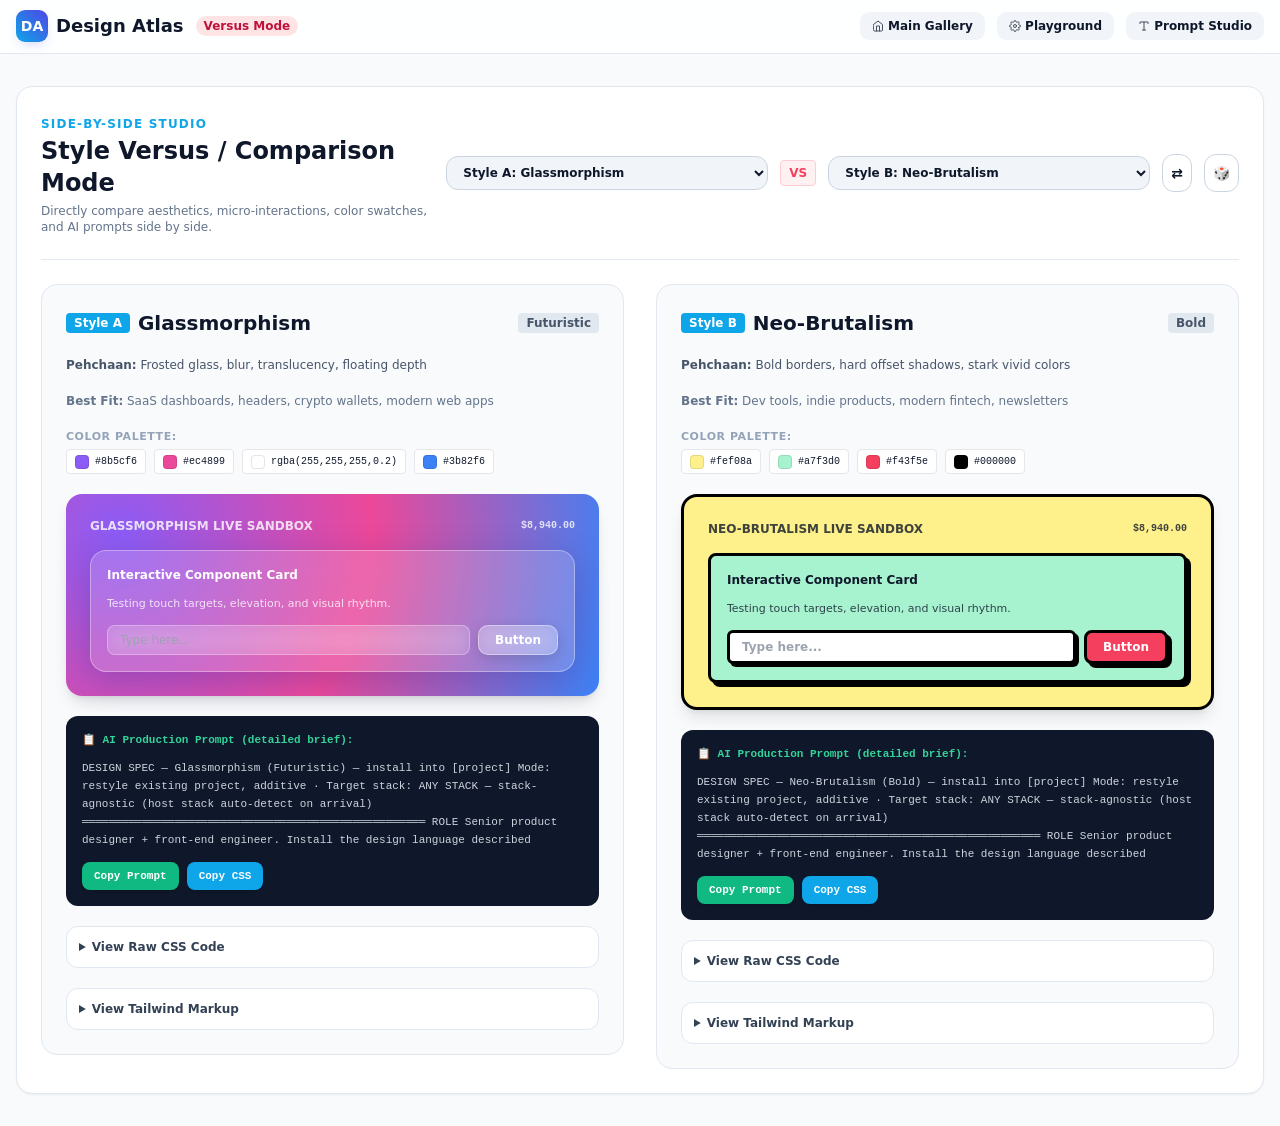
==== commit 05ebcb6d: "feat(shell): phase 2 — the five sub-pages join the v2 design language "pura sab kuchh redesign" cont" ====
--- a/compare.html
+++ b/compare.html
@@ -13,10 +13,12 @@
   <link rel="preconnect" href="https://fonts.gstatic.com" crossorigin>
   <link href="https://fonts.googleapis.com/css2?family=Caveat:wght@600&family=Cinzel:wght@600;800&family=Inter:wght@300;400;500;600;700;800;900&family=Playfair+Display:ital,wght@0,600;0,800;1,400&family=Space+Grotesk:wght@500;700&family=Space+Mono:ital,wght@0,400;0,700;1,400&family=Syne:wght@700;800&family=VT323&display=swap" rel="stylesheet">
   <link rel="stylesheet" href="css/styles.css">
+  <!-- Shell v2 chrome layer (sub-page header/nav/plate) -->
+  <link rel="stylesheet" href="css/shell-v2.css">
 </head>
 <body class="bg-slate-50 text-slate-900 dark:bg-slate-950 dark:text-slate-100 min-h-screen flex flex-col antialiased">
   
-  <header class="sticky top-0 z-40 bg-white/85 dark:bg-slate-900/85 backdrop-blur-md border-b border-slate-200 dark:border-slate-800">
+  <header class="sv2-header sv2-standalone sticky top-0 z-40 bg-white/85 dark:bg-slate-900/85 backdrop-blur-md border-b border-slate-200 dark:border-slate-800">
     <div class="max-w-7xl mx-auto px-4 py-3 flex items-center justify-between">
       <div class="flex items-center gap-3">
         <a href="index.html" class="flex items-center gap-2 font-black text-lg">
@@ -25,10 +27,10 @@
         </a>
         <span class="text-xs px-2 py-0.5 rounded-full bg-rose-100 dark:bg-rose-950 text-rose-700 dark:text-rose-300 font-bold">Versus Mode</span>
       </div>
-      <div class="flex items-center gap-3 text-xs font-bold">
-        <a href="index.html" class="px-3 py-1.5 rounded-lg bg-slate-100 dark:bg-slate-800 hover:bg-slate-200">🏛️ Main Gallery</a>
-        <a href="playground.html" class="px-3 py-1.5 rounded-lg bg-slate-100 dark:bg-slate-800 hover:bg-slate-200">🎛️ Playground</a>
-        <a href="prompt-builder.html" class="px-3 py-1.5 rounded-lg bg-slate-100 dark:bg-slate-800 hover:bg-slate-200">🪄 Prompt Studio</a>
+      <div class="sv2-subnav flex items-center gap-3 text-xs font-bold">
+        <a href="index.html" class="px-3 py-1.5 rounded-lg bg-slate-100 dark:bg-slate-800 hover:bg-slate-200"><svg class="icon" aria-hidden="true" focusable="false"><use href="#i-home"></use></svg>  Main Gallery</a>
+        <a href="playground.html" class="px-3 py-1.5 rounded-lg bg-slate-100 dark:bg-slate-800 hover:bg-slate-200"><svg class="icon" aria-hidden="true" focusable="false"><use href="#i-settings"></use></svg>  Playground</a>
+        <a href="prompt-builder.html" class="px-3 py-1.5 rounded-lg bg-slate-100 dark:bg-slate-800 hover:bg-slate-200"><svg class="icon" aria-hidden="true" focusable="false"><use href="#i-type"></use></svg>  Prompt Studio</a>
       </div>
     </div>
   </header>
@@ -46,6 +48,7 @@
   <script src="js/data.js"></script>
   <script src="js/util.js"></script>
   <script src="js/sw-register.js"></script>
+  <script src="js/icon-sprite.js"></script>
   <script src="js/audio.js"></script>
   <script src="js/compare.js"></script>
   <script>
--- a/css/styles.css
+++ b/css/styles.css
@@ -2080,6 +2080,728 @@
   border: 2px solid #ffd000;
   color: #ffffff;
 }
+
+/* 77. SURREALISM */
+.style-surrealism {
+  background: #1c192c;
+  color: #faf5ff;
+}
+.style-surrealism .demo-box {
+  background: radial-gradient(circle at 80% 20%, rgba(216, 180, 226, 0.25), #1c192c 80%);
+  border: 1px solid rgba(216, 180, 226, 0.3);
+  box-shadow: 0 15px 30px rgba(0, 0, 0, 0.6);
+  border-radius: 20px 4px 20px 4px;
+}
+.style-surrealism .demo-btn {
+  background: linear-gradient(135deg, #d8b4e2, #f6ad55);
+  color: #1c192c;
+  border-radius: 9999px;
+  font-weight: 700;
+  border: none;
+}
+.style-surrealism .demo-input {
+  background: rgba(255, 255, 255, 0.08);
+  border: 1px solid rgba(216, 180, 226, 0.4);
+  color: #faf5ff;
+}
+
+/* 78. NEO-CLASSICAL */
+.style-neoclassical {
+  background: #171614;
+  color: #f4efe6;
+  font-family: serif;
+}
+.style-neoclassical .demo-box {
+  background: #1f1d19;
+  border: 1px solid #c5a059;
+  box-shadow: 0 8px 24px rgba(0, 0, 0, 0.45);
+}
+.style-neoclassical .demo-btn {
+  background: transparent;
+  color: #c5a059;
+  border: 1px solid #c5a059;
+  font-family: serif;
+  letter-spacing: 0.12em;
+  text-transform: uppercase;
+}
+.style-neoclassical .demo-input {
+  background: #171614;
+  border: 1px solid #c5a059;
+  color: #f4efe6;
+  font-family: serif;
+}
+
+/* 79. SCRAPBOOK */
+.style-scrapbook {
+  background: #fdfaf5;
+  color: #3d405b;
+}
+.style-scrapbook .demo-box {
+  background: #f5efe6;
+  border: 2px dashed #e07a5f;
+  transform: rotate(-1deg);
+  box-shadow: 3px 5px 12px rgba(61, 64, 91, 0.15);
+}
+.style-scrapbook .demo-btn {
+  background: #e07a5f;
+  color: #ffffff;
+  border-radius: 4px;
+  box-shadow: 2px 3px 0px #3d405b;
+  font-weight: 700;
+  transform: rotate(1deg);
+}
+.style-scrapbook .demo-input {
+  background: #ffffff;
+  border: 1px solid #81b29a;
+  color: #3d405b;
+}
+
+/* 80. CONCEPTUAL SKETCH */
+.style-conceptsketch {
+  background: #f8fafc;
+  color: #0f172a;
+  font-family: monospace;
+}
+.style-conceptsketch .demo-box {
+  background: #ffffff;
+  border: 1px dashed #2563eb;
+  background-image: radial-gradient(#cbd5e1 1px, transparent 1px);
+  background-size: 14px 14px;
+}
+.style-conceptsketch .demo-btn {
+  background: transparent;
+  color: #2563eb;
+  border: 1px solid #2563eb;
+  font-family: monospace;
+  font-weight: 600;
+}
+.style-conceptsketch .demo-input {
+  background: #f8fafc;
+  border: 1px solid #64748b;
+  color: #0f172a;
+  font-family: monospace;
+}
+
+/* 81. LUXURY TYPOGRAPHY */
+.style-luxurytypography {
+  background: #0a0a0c;
+  color: #f5f5f7;
+  font-family: serif;
+}
+.style-luxurytypography .demo-box {
+  background: #111114;
+  border: 1px solid rgba(212, 175, 55, 0.4);
+  box-shadow: 0 16px 36px rgba(0, 0, 0, 0.7);
+}
+.style-luxurytypography .demo-btn {
+  background: transparent;
+  color: #d4af37;
+  border: 1px solid #d4af37;
+  letter-spacing: 0.2em;
+  text-transform: uppercase;
+}
+.style-luxurytypography .demo-input {
+  background: #0a0a0c;
+  border: 1px solid rgba(212, 175, 55, 0.3);
+  color: #f5f5f7;
+}
+
+/* 82. ETHEREAL */
+.style-ethereal {
+  background: #0f1026;
+  color: #fdf4ff;
+}
+.style-ethereal .demo-box {
+  background: radial-gradient(circle at top right, rgba(232, 121, 249, 0.2), rgba(15, 16, 38, 0.95));
+  border: 1px solid rgba(232, 121, 249, 0.35);
+  box-shadow: 0 0 25px rgba(56, 189, 248, 0.18);
+  backdrop-filter: blur(12px);
+  border-radius: 18px;
+}
+.style-ethereal .demo-btn {
+  background: linear-gradient(135deg, rgba(232, 121, 249, 0.85), rgba(56, 189, 248, 0.85));
+  color: #0f1026;
+  border-radius: 9999px;
+  font-weight: 700;
+  border: none;
+  box-shadow: 0 0 16px rgba(232, 121, 249, 0.4);
+}
+.style-ethereal .demo-input {
+  background: rgba(255, 255, 255, 0.08);
+  border: 1px solid rgba(232, 121, 249, 0.3);
+  color: #fdf4ff;
+}
+
+/* 83. BOHEMIAN */
+.style-bohemian {
+  background: #faf5ee;
+  color: #283618;
+}
+.style-bohemian .demo-box {
+  background: #fefae0;
+  border: 1px solid #dda15e;
+  border-radius: 20px 20px 10px 10px;
+  box-shadow: 0 8px 20px rgba(200, 100, 70, 0.1);
+}
+.style-bohemian .demo-btn {
+  background: #c86446;
+  color: #fefae0;
+  border-radius: 9999px;
+  font-weight: 700;
+  border: none;
+}
+.style-bohemian .demo-input {
+  background: #ffffff;
+  border: 1px solid #dda15e;
+  color: #283618;
+}
+
+/* 84. ANTHROPOMORPHIC */
+.style-anthropomorphic {
+  background: #f7f9fa;
+  color: #131f24;
+}
+.style-anthropomorphic .demo-box {
+  background: #ffffff;
+  border: 2px solid #e5e5e5;
+  border-bottom: 5px solid #e5e5e5;
+  border-radius: 18px;
+}
+.style-anthropomorphic .demo-btn {
+  background: #58cc02;
+  color: #ffffff;
+  border: none;
+  border-bottom: 4px solid #46a302;
+  border-radius: 14px;
+  font-weight: 800;
+  text-transform: uppercase;
+}
+.style-anthropomorphic .demo-input {
+  background: #f0f2f5;
+  border: 2px solid #e5e5e5;
+  border-radius: 12px;
+  color: #131f24;
+}
+
+/* 85. VICTORIAN */
+.style-victorian {
+  background: #1e140f;
+  color: #f3e5ab;
+  font-family: serif;
+}
+.style-victorian .demo-box {
+  background: #251a14;
+  border: 2px solid #b8860b;
+  box-shadow: inset 0 0 14px rgba(0, 0, 0, 0.7), 0 8px 20px rgba(0, 0, 0, 0.6);
+}
+.style-victorian .demo-btn {
+  background: linear-gradient(180deg, #b8860b, #7a5806);
+  color: #1e140f;
+  border: 1px solid #ffd700;
+  font-family: serif;
+  font-weight: 800;
+  letter-spacing: 0.08em;
+}
+.style-victorian .demo-input {
+  background: #170f0b;
+  border: 1px solid #b8860b;
+  color: #f3e5ab;
+  font-family: serif;
+}
+
+/* 86. CYBERCORE */
+.style-cybercore {
+  background: #050807;
+  color: #e0ffe8;
+  font-family: monospace;
+}
+.style-cybercore .demo-box {
+  background: #080d0a;
+  border: 1px solid #00ff66;
+  box-shadow: 0 0 14px rgba(0, 255, 102, 0.22);
+}
+.style-cybercore .demo-btn {
+  background: #00ff66;
+  color: #050807;
+  font-family: monospace;
+  font-weight: 900;
+  border: none;
+}
+.style-cybercore .demo-input {
+  background: #050807;
+  border: 1px solid #008f11;
+  color: #00ff66;
+  font-family: monospace;
+}
+
+/* 87. SYNTHWAVE */
+.style-synthwave {
+  background: #1a0b2e;
+  color: #ffffff;
+}
+.style-synthwave .demo-box {
+  background: linear-gradient(180deg, #240046 0%, #10002b 100%);
+  border: 2px solid #ff2a85;
+  box-shadow: 0 0 20px rgba(255, 42, 133, 0.35);
+}
+.style-synthwave .demo-btn {
+  background: linear-gradient(90deg, #ff2a85, #ff71ce);
+  color: #ffffff;
+  border: none;
+  font-weight: 800;
+  font-style: italic;
+  box-shadow: 0 0 14px #ff2a85;
+}
+.style-synthwave .demo-input {
+  background: #130026;
+  border: 1px solid #00f0ff;
+  color: #00f0ff;
+}
+
+/* 88. GRAFFITI */
+.style-graffiti {
+  background: #121212;
+  color: #f5ee38;
+}
+.style-graffiti .demo-box {
+  background: #1c1c1c;
+  border: 3px solid #ff0055;
+  box-shadow: 5px 5px 0px #00e5ff;
+  transform: rotate(-1deg);
+}
+.style-graffiti .demo-btn {
+  background: #ff0055;
+  color: #ffffff;
+  border: 2px solid #000000;
+  box-shadow: 3px 3px 0px #f5ee38;
+  font-weight: 900;
+  text-transform: uppercase;
+}
+.style-graffiti .demo-input {
+  background: #121212;
+  border: 2px solid #00e5ff;
+  color: #ffffff;
+}
+
+/* 89. GOTHIC */
+.style-gothic {
+  background: #0b0a0c;
+  color: #f0edf2;
+  font-family: serif;
+}
+.style-gothic .demo-box {
+  background: #110f13;
+  border: 1px solid #880808;
+  box-shadow: 0 12px 28px rgba(0, 0, 0, 0.85);
+}
+.style-gothic .demo-btn {
+  background: #880808;
+  color: #f0edf2;
+  border: 1px solid #c0c0c0;
+  font-family: serif;
+  font-weight: 800;
+  letter-spacing: 0.12em;
+  text-transform: uppercase;
+}
+.style-gothic .demo-input {
+  background: #070608;
+  border: 1px solid #880808;
+  color: #f0edf2;
+  font-family: serif;
+}
+
+/* 90. MIXED MEDIA */
+.style-mixedmedia {
+  background: #f4f1ea;
+  color: #1d3557;
+}
+.style-mixedmedia .demo-box {
+  background: #fbf9f4;
+  border: 3px solid #1d3557;
+  box-shadow: 6px 6px 0px #7209b7, -3px -3px 0px #e63946;
+}
+.style-mixedmedia .demo-btn {
+  background: #e63946;
+  color: #ffffff;
+  border: 2px solid #1d3557;
+  box-shadow: 3px 3px 0px #7209b7;
+  font-weight: 900;
+  text-transform: uppercase;
+}
+.style-mixedmedia .demo-input {
+  background: #ffffff;
+  border: 2px solid #1d3557;
+  color: #1d3557;
+}
+
+/* 91. GOV CIVIC / PUBLIC SERVICES */
+.style-govcivic {
+  background: #ffffff;
+  color: #0b0c0c;
+}
+.style-govcivic .demo-box {
+  background: #f3f2f1;
+  border-bottom: 2px solid #b1b4b6;
+  border-radius: 0;
+}
+.style-govcivic .demo-btn {
+  background: #1d70b8;
+  color: #ffffff;
+  border-radius: 0;
+  box-shadow: 0 2px 0 rgba(11, 12, 12, 0.55);
+  font-weight: 700;
+}
+.style-govcivic .demo-btn:hover { background: #145892; }
+.style-govcivic .demo-btn:focus-visible {
+  outline: 3px solid #ffdd00;
+  outline-offset: 0;
+}
+.style-govcivic .demo-input {
+  background: #ffffff;
+  border: 2px solid #0b0c0c;
+  border-radius: 0;
+  color: #0b0c0c;
+}
+
+/* 92. FINTECH LEDGER */
+.style-fintechledger {
+  background: #f6f8fb;
+  color: #0f1728;
+  font-variant-numeric: tabular-nums;
+}
+.style-fintechledger .demo-box {
+  background: #ffffff;
+  border: 1px solid #e3e8ef;
+  border-radius: 12px;
+  box-shadow: 0 1px 2px rgba(15, 23, 40, 0.05);
+}
+.style-fintechledger .demo-btn {
+  background: #5865f2;
+  color: #ffffff;
+  border-radius: 8px;
+  font-weight: 700;
+}
+.style-fintechledger .demo-btn:hover { background: #4750d8; }
+.style-fintechledger .demo-input {
+  background: #ffffff;
+  border: 1px solid #d0d5dd;
+  border-radius: 8px;
+  color: #0f1728;
+}
+
+/* 93. DEV HANDBOOK */
+.style-devhandbook {
+  background: #ffffff;
+  color: #1f2328;
+}
+.style-devhandbook .demo-box {
+  background: #f6f8fa;
+  border: 1px solid #d1d9e0;
+  border-radius: 6px;
+}
+.style-devhandbook .demo-btn {
+  background: #1f2328;
+  color: #ffffff;
+  border-radius: 6px;
+  font-weight: 600;
+}
+.style-devhandbook .demo-btn:hover { background: #0969da; }
+.style-devhandbook .demo-input {
+  background: #ffffff;
+  border: 1px solid #d1d9e0;
+  border-radius: 6px;
+  color: #1f2328;
+}
+
+/* 94. E-INK READER */
+.style-einkreader {
+  background: #f7f6f2;
+  color: #202020;
+}
+.style-einkreader .demo-box {
+  background: #ffffff;
+  border: 2px solid #d8d5cd;
+  border-radius: 4px;
+  box-shadow: none;
+}
+.style-einkreader .demo-btn {
+  background: #ffffff;
+  color: #202020;
+  border: 2px solid #202020;
+  border-radius: 4px;
+  font-weight: 600;
+}
+.style-einkreader .demo-btn:hover {
+  background: #202020;
+  color: #f7f6f2;
+}
+.style-einkreader .demo-btn:focus-visible,
+.style-einkreader .demo-card:focus-visible,
+.style-einkreader .demo-tile:focus-visible {
+  outline: 3px solid #2b6c5f;
+  outline-offset: 2px;
+}
+.style-einkreader .demo-card:hover,
+.style-einkreader .demo-tile:hover {
+  background: #202020;
+  color: #f7f6f2;
+  border: 2px solid #202020;
+  border-radius: 4px;
+  box-shadow: none;
+  transform: none;
+}
+.style-einkreader .demo-input {
+  background: #ffffff;
+  border: 2px solid #d8d5cd;
+  border-radius: 4px;
+  color: #202020;
+}
+
+/* 95. HIGH CONTRAST (AA+/AAA first) */
+.style-highcontrast {
+  background: #ffffff;
+  color: #111111;
+}
+.style-highcontrast .demo-box {
+  background: #ffffff;
+  border: 2px solid #111111;
+  border-radius: 6px;
+}
+.style-highcontrast .demo-btn {
+  background: #005eb8;
+  color: #ffffff;
+  border: 2px solid #111111;
+  border-radius: 6px;
+  font-weight: 800;
+}
+.style-highcontrast .demo-btn:hover {
+  background: #003e75;
+  text-decoration: underline;
+}
+.style-highcontrast .demo-input {
+  background: #ffffff;
+  border: 2px solid #111111;
+  border-radius: 6px;
+  color: #111111;
+}
+.style-highcontrast :focus-visible {
+  outline: 4px solid #111111;
+  outline-offset: 2px;
+}
+
+/* 96. BLUEPRINT DRAFT */
+.style-blueprint {
+  background: #f8f9fb;
+  color: #16233a;
+}
+.style-blueprint .demo-box {
+  background: #ffffff;
+  border: 1px dashed #1e5aa8;
+  border-radius: 0;
+  box-shadow: none;
+}
+.style-blueprint .demo-btn {
+  background: #1e5aa8;
+  color: #ffffff;
+  border-radius: 0;
+  font-weight: 700;
+  letter-spacing: 0.06em;
+  text-transform: uppercase;
+}
+.style-blueprint .demo-btn:hover { background: #16233a; }
+.style-blueprint .demo-input {
+  background: #ffffff;
+  border: 1px solid #1e5aa8;
+  border-radius: 0;
+  color: #16233a;
+}
+
+/* 97. iOS NATIVE (HIG) */
+.style-iosnative {
+  background: #f2f2f7;
+  color: #1c1c1e;
+}
+.style-iosnative .demo-box {
+  background: #ffffff;
+  border: none;
+  border-radius: 12px;
+  box-shadow: 0 0 0 1px rgba(60, 60, 67, 0.1);
+}
+.style-iosnative .demo-btn {
+  background: #007aff;
+  color: #ffffff;
+  border-radius: 10px;
+  font-weight: 600;
+}
+.style-iosnative .demo-btn:hover { background: #0071e3; }
+.style-iosnative .demo-input {
+  background: rgba(118, 118, 128, 0.12);
+  border: none;
+  border-radius: 10px;
+  color: #1c1c1e;
+}
+
+/* 98. FLUENT DESIGN (Windows 11) */
+.style-fluentdesign {
+  background: #f3f3f3;
+  color: #262626;
+}
+.style-fluentdesign .demo-box {
+  background: rgba(255, 255, 255, 0.8);
+  border: 1px solid #e4e4e4;
+  border-radius: 8px;
+  box-shadow: inset 0 1px 0 #ffffff;
+  backdrop-filter: blur(12px);
+}
+.style-fluentdesign .demo-btn {
+  background: #0067c0;
+  color: #ffffff;
+  border-radius: 4px;
+  font-weight: 600;
+}
+.style-fluentdesign .demo-btn:hover { background: #1975c5; }
+.style-fluentdesign .demo-input {
+  background: rgba(255, 255, 255, 0.7);
+  border: 1px solid #d1d1d1;
+  border-radius: 4px;
+  color: #262626;
+}
+
+/* 99. FESTIVE INDIA */
+.style-festiveindia {
+  background: #fff8ec;
+  color: #5b2a00;
+}
+.style-festiveindia .demo-box {
+  background: #ffffff;
+  border: 2px solid #ffd166;
+  border-radius: 14px;
+  box-shadow: 0 6px 18px rgba(233, 30, 140, 0.12);
+}
+.style-festiveindia .demo-btn {
+  background: #e91e8c;
+  color: #ffffff;
+  border-radius: 9999px;
+  box-shadow: 0 3px 0 #ffd166;
+  font-weight: 800;
+}
+.style-festiveindia .demo-btn:hover { background: #c22272; }
+.style-festiveindia .demo-btn:active { box-shadow: 0 1px 0 #ffd166; }
+.style-festiveindia .demo-input {
+  background: #fffdf8;
+  border: 2px solid #ffd166;
+  border-radius: 10px;
+  color: #5b2a00;
+}
+
+/* 100. BISTRO MENU CARD */
+.style-menucard {
+  background: #faf5ee;
+  color: #2f2118;
+  font-family: Georgia, 'Times New Roman', serif;
+}
+.style-menucard .demo-box {
+  background: #fffdf9;
+  border: 1px solid #e2d5bf;
+  border-radius: 10px;
+  box-shadow: 0 1px 0 rgba(47, 33, 24, 0.06);
+}
+.style-menucard .demo-btn {
+  background: #9a3324;
+  color: #faf5ee;
+  border-radius: 0;
+  font-weight: 700;
+  letter-spacing: 0.04em;
+}
+.style-menucard .demo-btn:hover { background: #7a2818; }
+.style-menucard .demo-input {
+  background: #fffdf9;
+  border: none;
+  border-bottom: 1.5px solid #9a3324;
+  border-radius: 0;
+  color: #2f2118;
+}
+
+/* 101. KAWAII PASTEL */
+.style-kawaii {
+  background: #fff5f9;
+  color: #4a3b52;
+}
+.style-kawaii .demo-box {
+  background: #ffffff;
+  border: 3px solid #ffd6e7;
+  border-radius: 22px;
+  box-shadow: 0 6px 18px rgba(255, 122, 192, 0.18);
+}
+.style-kawaii .demo-btn {
+  background: #ff7ac0;
+  color: #ffffff;
+  border: 2px solid #ffd6e7;
+  border-radius: 9999px;
+  font-weight: 800;
+}
+.style-kawaii .demo-btn:hover { background: #ff5cae; }
+.style-kawaii .demo-btn:active { transform: translateY(1px); }
+.style-kawaii .demo-input {
+  background: #ffffff;
+  border: 2px solid #ffd6e7;
+  border-radius: 14px;
+  color: #4a3b52;
+}
+
+/* 102. BROADSHEET NEWS */
+.style-broadsheetnews {
+  background: #ffffff;
+  color: #111111;
+  font-family: Georgia, 'Times New Roman', serif;
+}
+.style-broadsheetnews .demo-box {
+  background: #ffffff;
+  border: 1px solid #dbdbdb;
+  border-radius: 0;
+  box-shadow: none;
+}
+.style-broadsheetnews .demo-btn {
+  background: #111111;
+  color: #ffffff;
+  border-radius: 0;
+  font-weight: 700;
+}
+.style-broadsheetnews .demo-btn:hover { background: #cc0000; }
+.style-broadsheetnews .demo-input {
+  background: #ffffff;
+  border: none;
+  border-bottom: 1px solid #111111;
+  border-radius: 0;
+  color: #111111;
+}
+
+/* 103. SPORT GRID */
+.style-sportgrid {
+  background: #0b0f14;
+  color: #ffffff;
+}
+.style-sportgrid .demo-box {
+  background: #11161d;
+  border: 1px solid #232b36;
+  border-radius: 0;
+}
+.style-sportgrid .demo-btn {
+  background: #ceff00;
+  color: #0b0f14;
+  border-radius: 0;
+  font-weight: 900;
+  letter-spacing: 0.04em;
+  text-transform: uppercase;
+}
+.style-sportgrid .demo-btn:hover { background: #f2ff66; }
+.style-sportgrid .demo-input {
+  background: #0e131a;
+  border: 1px solid #232b36;
+  border-radius: 0;
+  color: #ffffff;
+}
+
 
 /* ==========================================================================
    PER-STYLE HOVER PERSONALITY (showcase demo components)
@@ -2306,4 +3028,28 @@
   }
 }
 
-
+/* ==========================================================================
+   SHOWCASE COMFORT LAYER (additive — demo chrome ke saath, kisi engine ko
+   touch nahi karta)
+   1) Day/Night preview: `.da-night` poore demo canvas ko invert karta hai
+      (invert + hue-rotate). 103 engines ke har ek ka dark variant haath se
+      likhna impractical hai, aur invert hone par contrast pairs equivalent
+      rehte hain (L' = 1 - L) — readability night me bani rehti hai. Dark
+      styles (cyberpunk, darkluxe, sportgrid…) ka ye ulta asar deta hai:
+      unka "day look" — dono direction me preview fair hai.
+   2) `.da-pressed`: jis `data-demo-action` ka hook nahi, us .demo-btn par
+      press pulse — har click par "button live hai" feedback.
+   NOTE: night filter par jaanboojkar transition NahiN hai — hidden/throttled
+   tabs me transition rAF tick se chalti hai aur computed value start par
+   phans sakti hai (headless QA me dekha gaya). Instant apply deterministic hai.
+   ========================================================================== */
+.showcase-canvas.da-night { filter: invert(1) hue-rotate(160deg); }
+.da-pressed { animation: da-press 240ms ease-out; }
+@keyframes da-press {
+  0% { transform: scale(1); }
+  40% { transform: scale(0.96); }
+  100% { transform: scale(1); }
+}
+@media (prefers-reduced-motion: reduce) {
+  .da-pressed { animation: none; }
+}
--- a/css/shell-v2.css
+++ b/css/shell-v2.css
@@ -0,0 +1,355 @@
+/* ==========================================================================
+   SHELL v2 — cohesive design layer (my-taste rework of the Atlas chrome)
+   --------------------------------------------------------------------------
+   DESIGN GRAMMAR (shared): hairline separators, soft two-layer shadows, one
+   indigo->sky accent, radius scale 9/16, 150-180ms cubic-bezier motion,
+   tabular numerals on counts.
+   SCOPE: the shell chrome ONLY — header, hero, toolbar, filter chips, card
+   frames, footer (index), and the standalone page headers/plates (the five
+   sub-pages). The 103 .style-* engines, the showcase stage, and features.css
+   generic components are untouched (additive standing rule).
+
+   LINKED FROM index.html AND the five sub-pages. It must stay loaded AFTER
+   css/styles.css everywhere (verify.js guards the order).
+   ========================================================================== */
+
+/* ---------------------------------------------------------------- tokens */
+:root {
+  --sv2-radius: 12px;
+  --sv2-radius-sm: 9px;
+  --sv2-ring: 0 0 0 3px rgba(56, 189, 248, 0.35);
+  --sv2-hairline: rgba(15, 23, 42, 0.08);
+  --sv2-hairline-dark: rgba(148, 163, 184, 0.14);
+  --sv2-shadow-soft: 0 1px 2px rgba(15, 23, 42, 0.06), 0 4px 14px -6px rgba(15, 23, 42, 0.08);
+  --sv2-shadow-lift: 0 2px 4px rgba(15, 23, 42, 0.05), 0 16px 32px -12px rgba(15, 23, 42, 0.16);
+  --sv2-ease: cubic-bezier(0.2, 0.6, 0.2, 1);
+}
+
+.dark {
+  --sv2-hairline: var(--sv2-hairline-dark);
+  --sv2-shadow-soft: 0 1px 2px rgba(0, 0, 0, 0.4), 0 4px 14px -6px rgba(0, 0, 0, 0.35);
+  --sv2-shadow-lift: 0 2px 4px rgba(0, 0, 0, 0.35), 0 18px 36px -12px rgba(0, 0, 0, 0.55);
+}
+
+/* Universal shell focus ring — keyboard paths never disappear */
+.sv2-header :focus-visible,
+.sv2-hero :focus-visible,
+.sv2-footer :focus-visible,
+#card-grid :focus-visible {
+  outline: 2px solid #0ea5e9;
+  outline-offset: 2px;
+  border-radius: 6px;
+}
+
+/* ---------------------------------------------------------------- header */
+.sv2-header {
+  border-bottom: 1px solid var(--sv2-hairline);
+  background: rgba(255, 255, 255, 0.78);
+}
+.dark .sv2-header {
+  background: rgba(9, 11, 18, 0.78);
+}
+
+.sv2-header > div {
+  padding-top: 0.65rem;
+  padding-bottom: 0.65rem;
+}
+
+/* Brand: tighter lockup, quieter badge */
+.sv2-header h1 {
+  letter-spacing: -0.02em;
+}
+.sv2-header h1 span[id$="count-badge"] {
+  font-variant-numeric: tabular-nums;
+  background: transparent !important;
+  border: 1px solid var(--sv2-hairline);
+  color: inherit;
+  opacity: 0.72;
+  letter-spacing: 0.01em;
+}
+.sv2-header h1 + p {
+  letter-spacing: 0.005em;
+}
+.sv2-header .w-10.h-10 {
+  border-radius: 10px;
+  box-shadow: 0 6px 16px -6px rgba(99, 102, 241, 0.45);
+}
+
+/* Nav tabs: quiet pills, active reads as ink-on-paper */
+.sv2-header nav a,
+.sv2-header nav button {
+  border-radius: 8px;
+  transition: color 150ms var(--sv2-ease), background-color 150ms var(--sv2-ease), box-shadow 150ms var(--sv2-ease);
+}
+.sv2-header nav button[id^="nav-tab-"][class*="bg-white"] {
+  box-shadow: inset 0 0 0 1px var(--sv2-hairline), 0 1px 2px rgba(15, 23, 42, 0.08);
+}
+.dark .sv2-header nav button[id^="nav-tab-"][class*="bg-white"] {
+  box-shadow: inset 0 0 0 1px rgba(148, 163, 184, 0.2), 0 1px 2px rgba(0, 0, 0, 0.4);
+}
+
+/* Utility action chips: uniform ghost buttons */
+.sv2-actions > button {
+  border-radius: 10px;
+  border-color: var(--sv2-hairline);
+  transition: transform 120ms var(--sv2-ease), background-color 150ms var(--sv2-ease), box-shadow 150ms var(--sv2-ease), color 150ms var(--sv2-ease);
+}
+.sv2-actions > button:active {
+  transform: scale(0.94);
+}
+
+/* ------------------------------------------------------------------ hero */
+.sv2-hero {
+  padding-top: 3rem;
+  padding-bottom: 1.25rem;
+}
+
+/* Kicker badge: hairline ghost, not a filled pill */
+.sv2-hero > div:nth-of-type(1) {
+  background: transparent !important;
+  border: 1px solid var(--sv2-hairline);
+  backdrop-filter: none;
+}
+
+/* Display type: tighter, breathing */
+.sv2-hero h2 {
+  letter-spacing: -0.03em;
+  line-height: 1.04;
+}
+.sv2-hero h2 + p {
+  max-width: 44rem;
+  opacity: 0.92;
+}
+
+/* Harmonizer frame: from filled card to hairline tray */
+.sv2-hero .max-w-2xl {
+  border: 1px solid var(--sv2-hairline);
+  border-radius: 14px;
+  background: color-mix(in srgb, white 60%, transparent);
+  box-shadow: none;
+}
+.dark .sv2-hero .max-w-2xl {
+  background: rgba(148, 163, 184, 0.06);
+}
+
+/* -------------------------------------------------------- search + sort */
+.sv2-toolbar input[type="search"] {
+  border-radius: 999px;
+  border-color: var(--sv2-hairline);
+  box-shadow: var(--sv2-shadow-soft);
+  padding-top: 0.7rem;
+  padding-bottom: 0.7rem;
+  transition: box-shadow 150ms var(--sv2-ease), border-color 150ms var(--sv2-ease);
+}
+.sv2-toolbar input[type="search"]:focus {
+  border-color: rgba(56, 189, 248, 0.5);
+  outline: none;
+  box-shadow: var(--sv2-ring);
+}
+.sv2-toolbar select {
+  border-radius: 999px;
+  border-color: var(--sv2-hairline);
+  box-shadow: none;
+  transition: box-shadow 150ms var(--sv2-ease);
+}
+.sv2-toolbar select:focus {
+  outline: none;
+  box-shadow: var(--sv2-ring);
+}
+
+/* ---------------------------------------------------------- filter chips */
+#filter-container button {
+  border-radius: 999px;
+  font-size: 0.72rem;
+  padding: 0.35rem 0.7rem;
+  letter-spacing: 0.01em;
+  transition: background-color 150ms var(--sv2-ease), color 150ms var(--sv2-ease), box-shadow 150ms var(--sv2-ease), transform 120ms var(--sv2-ease);
+}
+#filter-container button:active {
+  transform: scale(0.96);
+}
+/* Active chip: ink-on-paper monochrome instead of loud sky fill */
+#filter-container button[class*="bg-sky-500"] {
+  background: #1e293b;
+  color: #f8fafc;
+  box-shadow: 0 4px 12px -4px rgba(15, 23, 42, 0.45);
+}
+.dark #filter-container button[class*="bg-sky-500"] {
+  background: #e2e8f0;
+  color: #0f172a;
+}
+
+/* ------------------------------------------------------------ card grid */
+#card-grid article {
+  border-radius: 16px;
+  border-color: var(--sv2-hairline);
+  box-shadow: var(--sv2-shadow-soft);
+  transition: transform 180ms var(--sv2-ease), box-shadow 180ms var(--sv2-ease), border-color 180ms var(--sv2-ease);
+}
+/* Quiet lift + accent hairline on hover (replaces loud 2xl shadow jump) */
+#card-grid article:hover {
+  transform: translateY(-3px);
+  box-shadow: var(--sv2-shadow-lift);
+  border-color: rgba(56, 189, 248, 0.35);
+}
+#card-grid article::after {
+  content: "";
+  position: absolute;
+  inset: 0 0 auto 0;
+  height: 2px;
+  border-radius: 16px 16px 0 0;
+  background: linear-gradient(90deg, #6366f1, #0ea5e9, #22d3ee);
+  opacity: 0;
+  transition: opacity 180ms var(--sv2-ease);
+  pointer-events: none;
+  z-index: 30;
+}
+#card-grid article:hover::after {
+  opacity: 1;
+}
+
+/* Card header copy rhythm */
+#card-grid article h3 {
+  letter-spacing: -0.015em;
+}
+
+/* Favorite button: ghost ring, not a dark bubble */
+#card-grid article button[title*="favorites"],
+#card-grid article button[title*="favorite"] {
+  background: rgba(255, 255, 255, 0.14);
+  border-color: rgba(255, 255, 255, 0.35);
+  backdrop-filter: blur(8px);
+  width: 30px;
+  height: 30px;
+  border-radius: 999px;
+}
+
+/* Footer info copy hierarchy */
+#card-grid article p strong {
+  font-weight: 600;
+}
+
+/* Palette dots: file under the name, consistent size */
+#card-grid article .rounded-full.inline-block[style*="background-color"] {
+  box-shadow: inset 0 0 0 1px rgba(15, 23, 42, 0.12);
+}
+
+/* ---------------------------------------------------------------- footer */
+.sv2-footer {
+  border-top: 1px solid var(--sv2-hairline);
+}
+.sv2-footer a {
+  text-decoration: none;
+  border-bottom: 1px solid transparent;
+  padding-bottom: 1px;
+  transition: color 150ms var(--sv2-ease), border-color 150ms var(--sv2-ease);
+}
+.sv2-footer a:hover {
+  border-bottom-color: currentColor;
+}
+
+/* ==========================================================================
+   SUB-PAGES
+   --------------------------------------------------------------------------
+   compare / playground / prompt-builder / tokens / uikit load ONLY
+   styles.css (not features.css), so the sprite icon base is duplicated here,
+   on purpose and verbatim-matched to features.css rules 732–744.
+   ========================================================================== */
+.icon {
+  display: inline-block;
+  width: 1em;
+  height: 1em;
+  vertical-align: -0.125em;
+  stroke: currentColor;
+  fill: none;
+  stroke-width: 2;
+  stroke-linecap: round;
+  stroke-linejoin: round;
+  flex: none;
+}
+svg.icon { overflow: visible; }
+
+/* --------------------------------------------------- standalone page header */
+/* Same chrome grammar as the index shell: hairline bar, quiet brand lockup,
+   ghost sub-nav chips instead of filled grey pills. */
+.sv2-standalone {
+  background: rgba(255, 255, 255, 0.78);
+  border-bottom: 1px solid var(--sv2-hairline);
+}
+.dark .sv2-standalone {
+  background: rgba(9, 11, 18, 0.78);
+  border-bottom-color: var(--sv2-hairline-dark);
+}
+.sv2-standalone > div {
+  padding-top: 0.65rem;
+  padding-bottom: 0.65rem;
+}
+.sv2-standalone .w-8.h-8 {
+  border-radius: 9px;
+  box-shadow: 0 5px 14px -6px rgba(99, 102, 241, 0.45);
+}
+
+/* Sub-nav: hairline ghost chips with a crisp hover + real focus ring */
+.sv2-subnav a {
+  border-radius: 9px;
+  transition: background-color 150ms var(--sv2-ease), color 150ms var(--sv2-ease);
+}
+.sv2-subnav a:hover {
+  background: rgba(2, 8, 23, 0.05);
+}
+.dark .sv2-subnav a:hover {
+  background: rgba(148, 163, 184, 0.12);
+}
+.sv2-subnav a:focus-visible {
+  outline: 2px solid #0ea5e9;
+  outline-offset: 2px;
+}
+.sv2-subnav svg.icon {
+  opacity: 0.75;
+}
+.sv2-subnav a:hover svg.icon {
+  opacity: 1;
+}
+
+/* Hero plate (tokens/uikit top card): filled card → hairline tray */
+.sv2-plate {
+  border-color: var(--sv2-hairline) !important;
+  border-radius: 16px;
+  background: transparent !important;
+  box-shadow: none !important;
+  padding: 1.75rem;
+}
+.dark .sv2-plate {
+  border-color: var(--sv2-hairline-dark) !important;
+}
+
+/* -------------------------------------------------------------- scrollbar */
+* {
+  scrollbar-width: thin;
+  scrollbar-color: rgba(148, 163, 184, 0.35) transparent;
+}
+*::-webkit-scrollbar {
+  width: 10px;
+  height: 10px;
+}
+*::-webkit-scrollbar-thumb {
+  background: rgba(148, 163, 184, 0.35);
+  border-radius: 999px;
+  border: 3px solid transparent;
+  background-clip: content-box;
+}
+
+/* ----------------------------------------------------------- safe motion */
+@media (prefers-reduced-motion: reduce) {
+  #card-grid article,
+  #card-grid article::after,
+  #filter-container button,
+  .sv2-actions > button,
+  .sv2-header nav a,
+  .sv2-header nav button {
+    transition: none;
+  }
+  #card-grid article:hover {
+    transform: none;
+  }
+}
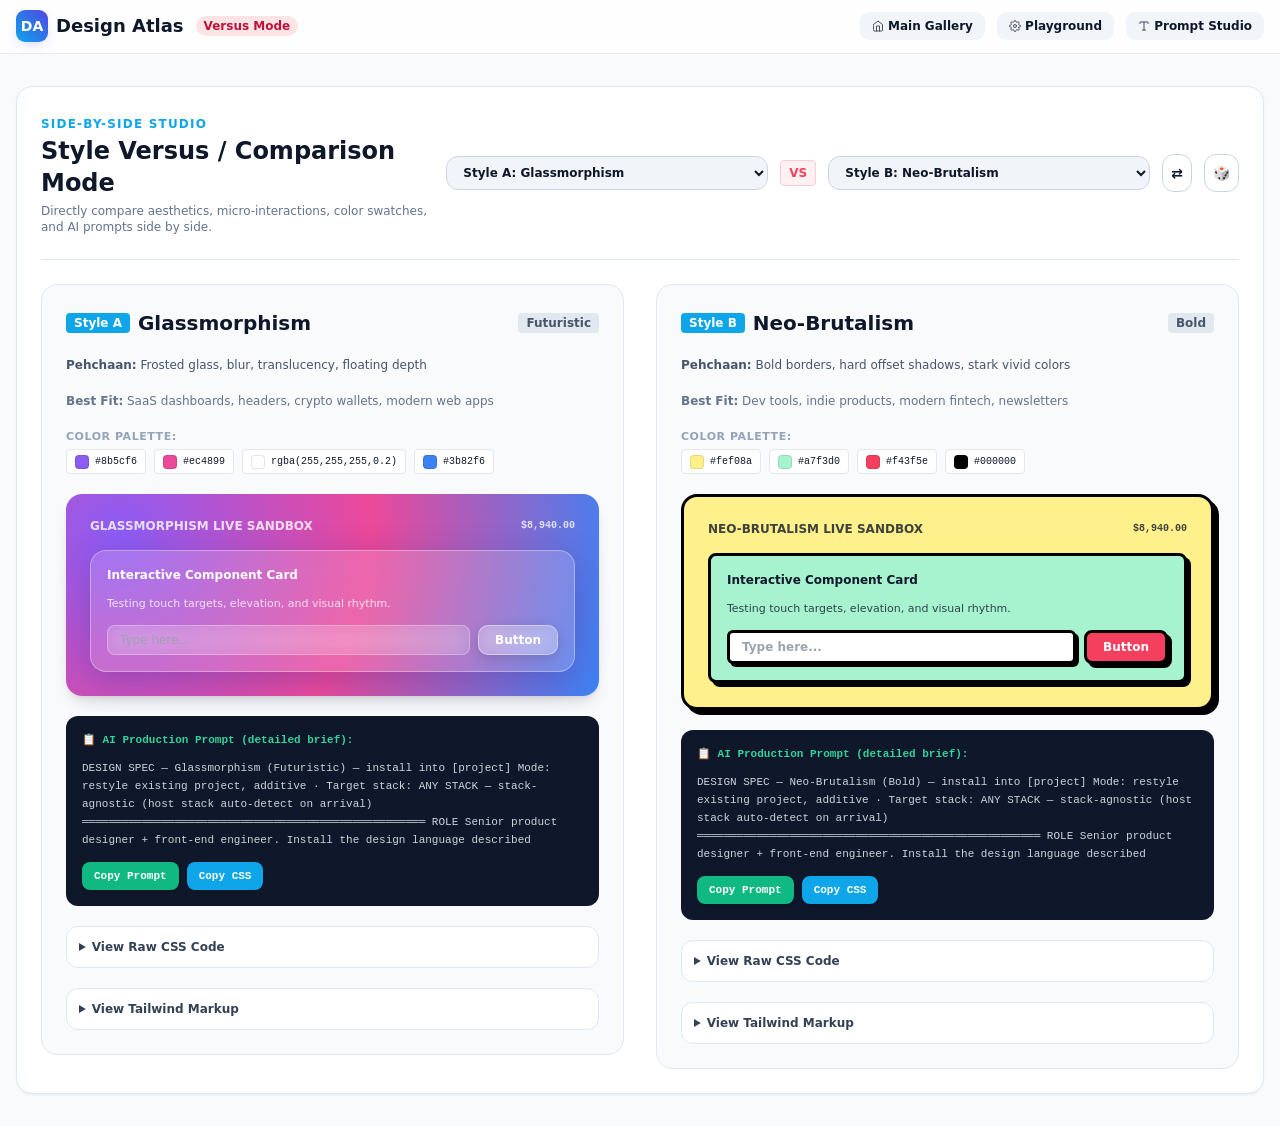
==== commit 3446ee4a: "perf(compile): runtime Tailwind JIT -> per-page pre-compiled CSS The single biggest remaining cost w" ====
--- a/compare.html
+++ b/compare.html
@@ -5,13 +5,16 @@
   <meta name="viewport" content="width=device-width, initial-scale=1.0">
 <meta http-equiv="Content-Security-Policy" content="default-src 'self'; base-uri 'self'; object-src 'none'; form-action 'self'; script-src 'self' 'unsafe-inline'; style-src 'self' 'unsafe-inline' https://fonts.googleapis.com; font-src 'self' https://fonts.gstatic.com data:; img-src 'self' data: blob:; connect-src 'self'; manifest-src 'self'; worker-src 'self'">
   <title>Design Atlas — Style Versus & Comparison Studio</title>
-  <script src="js/tailwind-browser.js"></script>
+  <link rel="stylesheet" href="css/tailwind-compiled-compare.css">
   <script>
+    /* Legacy runtime-compiler config — inert (and guarded) with the static compiled CSS; reactivates on a regeneration pass. */
+    window.tailwind = window.tailwind || {};
     tailwind.config = { darkMode: 'class' };
   </script>
   <link rel="preconnect" href="https://fonts.googleapis.com">
   <link rel="preconnect" href="https://fonts.gstatic.com" crossorigin>
-  <link href="https://fonts.googleapis.com/css2?family=Caveat:wght@600&family=Cinzel:wght@600;800&family=Inter:wght@300;400;500;600;700;800;900&family=Playfair+Display:ital,wght@0,600;0,800;1,400&family=Space+Grotesk:wght@500;700&family=Space+Mono:ital,wght@0,400;0,700;1,400&family=Syne:wght@700;800&family=VT323&display=swap" rel="stylesheet">
+  <link href="https://fonts.googleapis.com/css2?family=Caveat:wght@600&family=Cinzel:wght@600;800&family=Inter:wght@300;400;500;600;700;800;900&family=Playfair+Display:ital,wght@0,600;0,800;1,400&family=Space+Grotesk:wght@500;700&family=Space+Mono:ital,wght@0,400;0,700;1,400&family=Syne:wght@700;800&family=VT323&display=swap" rel="stylesheet" media="print" onload="this.media='all';this.onload=null">
+  <noscript><link rel="stylesheet" href="https://fonts.googleapis.com/css2?family=Caveat:wght@600&family=Cinzel:wght@600;800&family=Inter:wght@300;400;500;600;700;800;900&family=Playfair+Display:ital,wght@0,600;0,800;1,400&family=Space+Grotesk:wght@500;700&family=Space+Mono:ital,wght@0,400;0,700;1,400&family=Syne:wght@700;800&family=VT323&display=swap"></noscript>
   <link rel="stylesheet" href="css/styles.css">
   <!-- Shell v2 chrome layer (sub-page header/nav/plate) -->
   <link rel="stylesheet" href="css/shell-v2.css">
--- a/css/shell-v2.css
+++ b/css/shell-v2.css
@@ -185,6 +185,13 @@
   border-color: var(--sv2-hairline);
   box-shadow: var(--sv2-shadow-soft);
   transition: transform 180ms var(--sv2-ease), box-shadow 180ms var(--sv2-ease), border-color 180ms var(--sv2-ease);
+  /* Perf: 103 cards would otherwise all layout+paint eagerly.
+     Off-screen cards skip rendering entirely until they scroll near the
+     viewport (web.dev reports ~7x render wins on long lists); the fwd
+     placeholder keeps scrollbar/anchor behaviour sane. Chromium/FF; Safari
+     falls back to normal rendering. */
+  content-visibility: auto;
+  contain-intrinsic-size: auto 340px;
 }
 /* Quiet lift + accent hairline on hover (replaces loud 2xl shadow jump) */
 #card-grid article:hover {
@@ -213,12 +220,12 @@
   letter-spacing: -0.015em;
 }
 
-/* Favorite button: ghost ring, not a dark bubble */
+/* Favorite button: ghost ring (plain translucency — backdrop-filter on 103
+   cards is an expensive paint, this is the cheap equivalent) */
 #card-grid article button[title*="favorites"],
 #card-grid article button[title*="favorite"] {
-  background: rgba(255, 255, 255, 0.14);
+  background: rgba(30, 41, 59, 0.35);
   border-color: rgba(255, 255, 255, 0.35);
-  backdrop-filter: blur(8px);
   width: 30px;
   height: 30px;
   border-radius: 999px;
